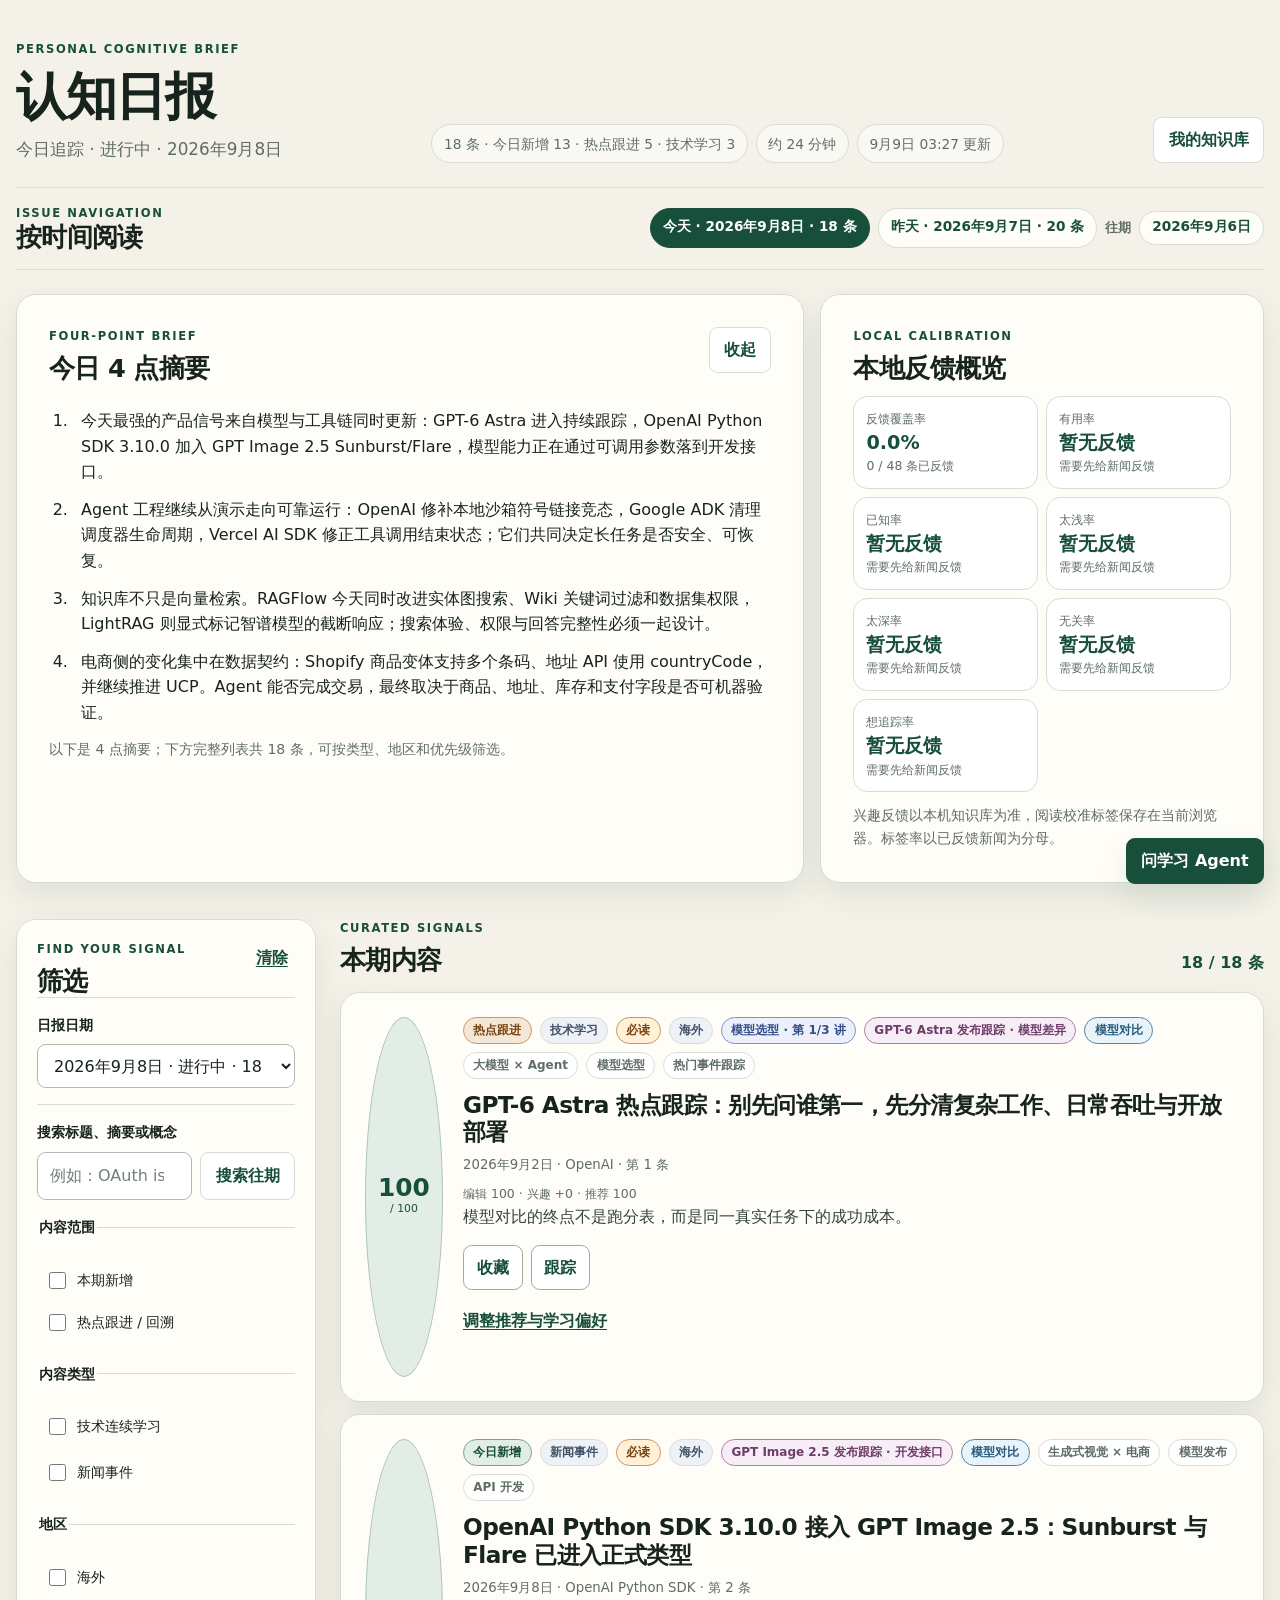
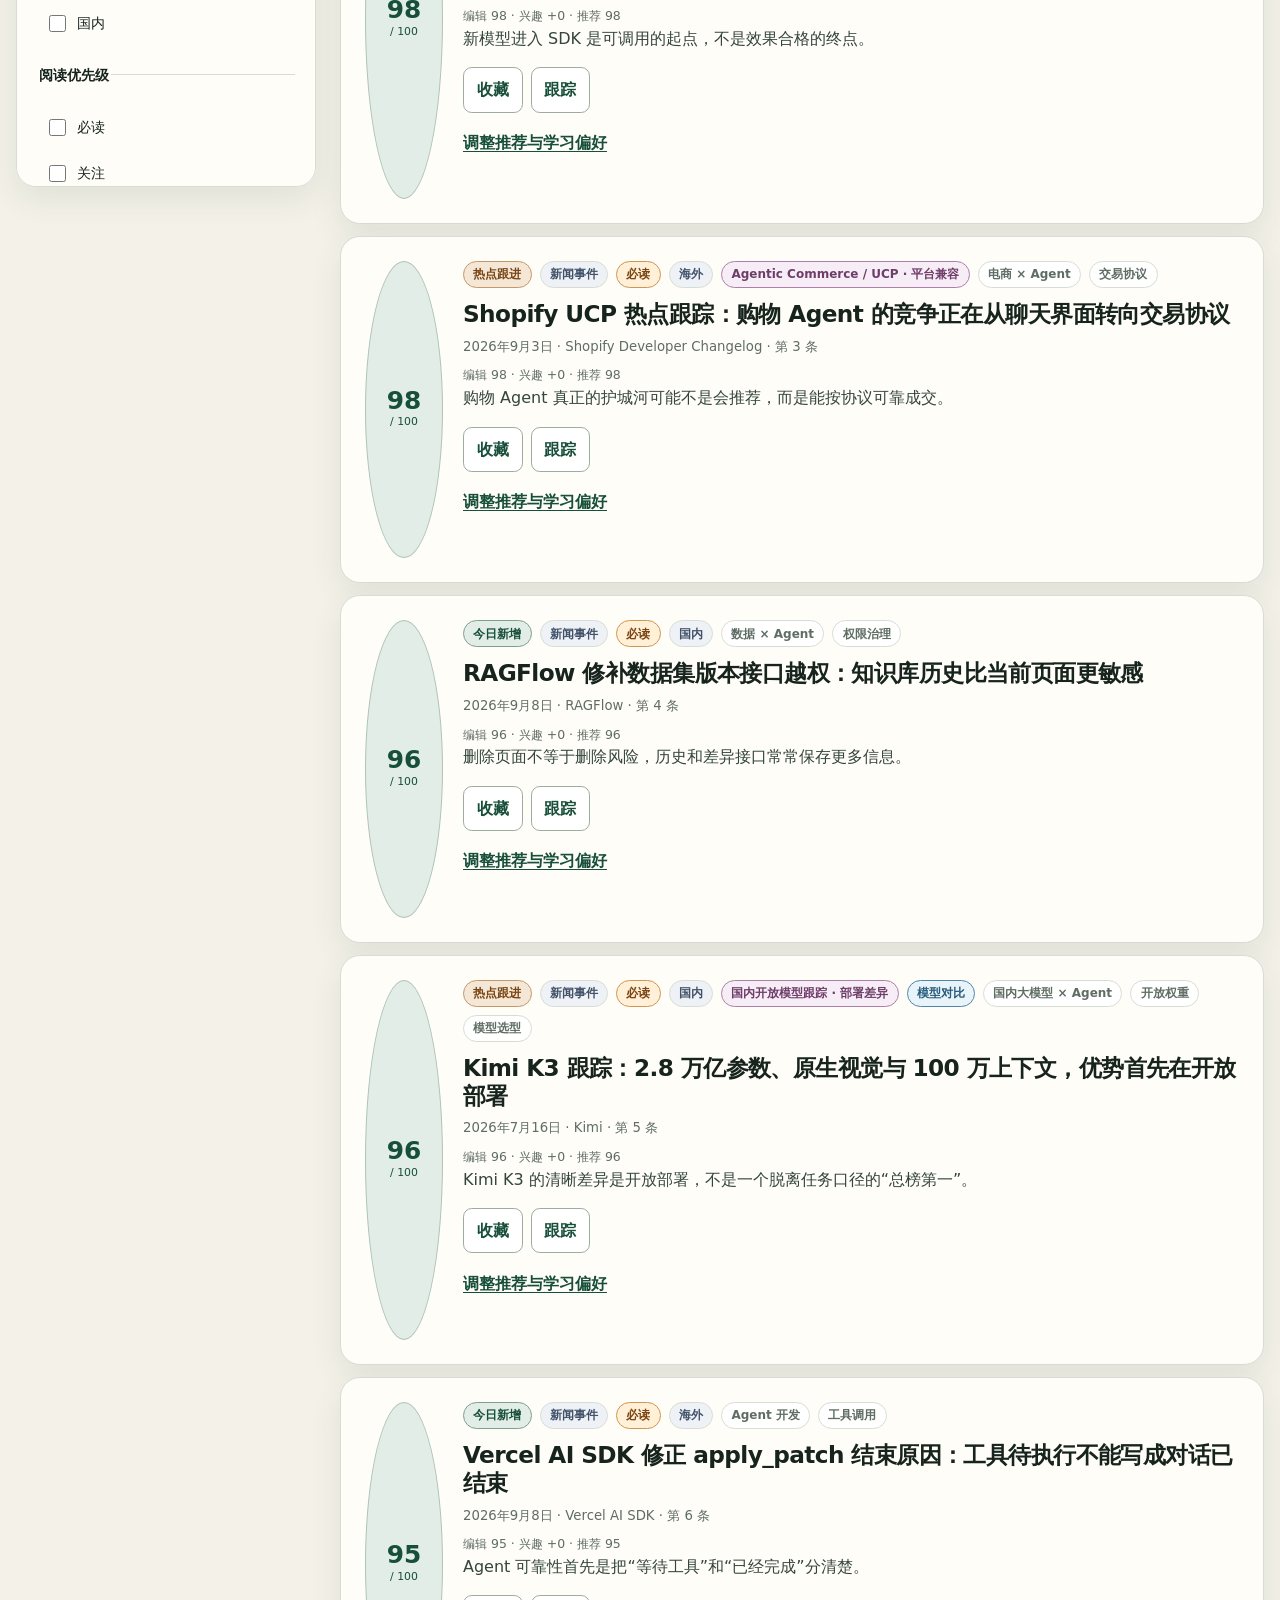
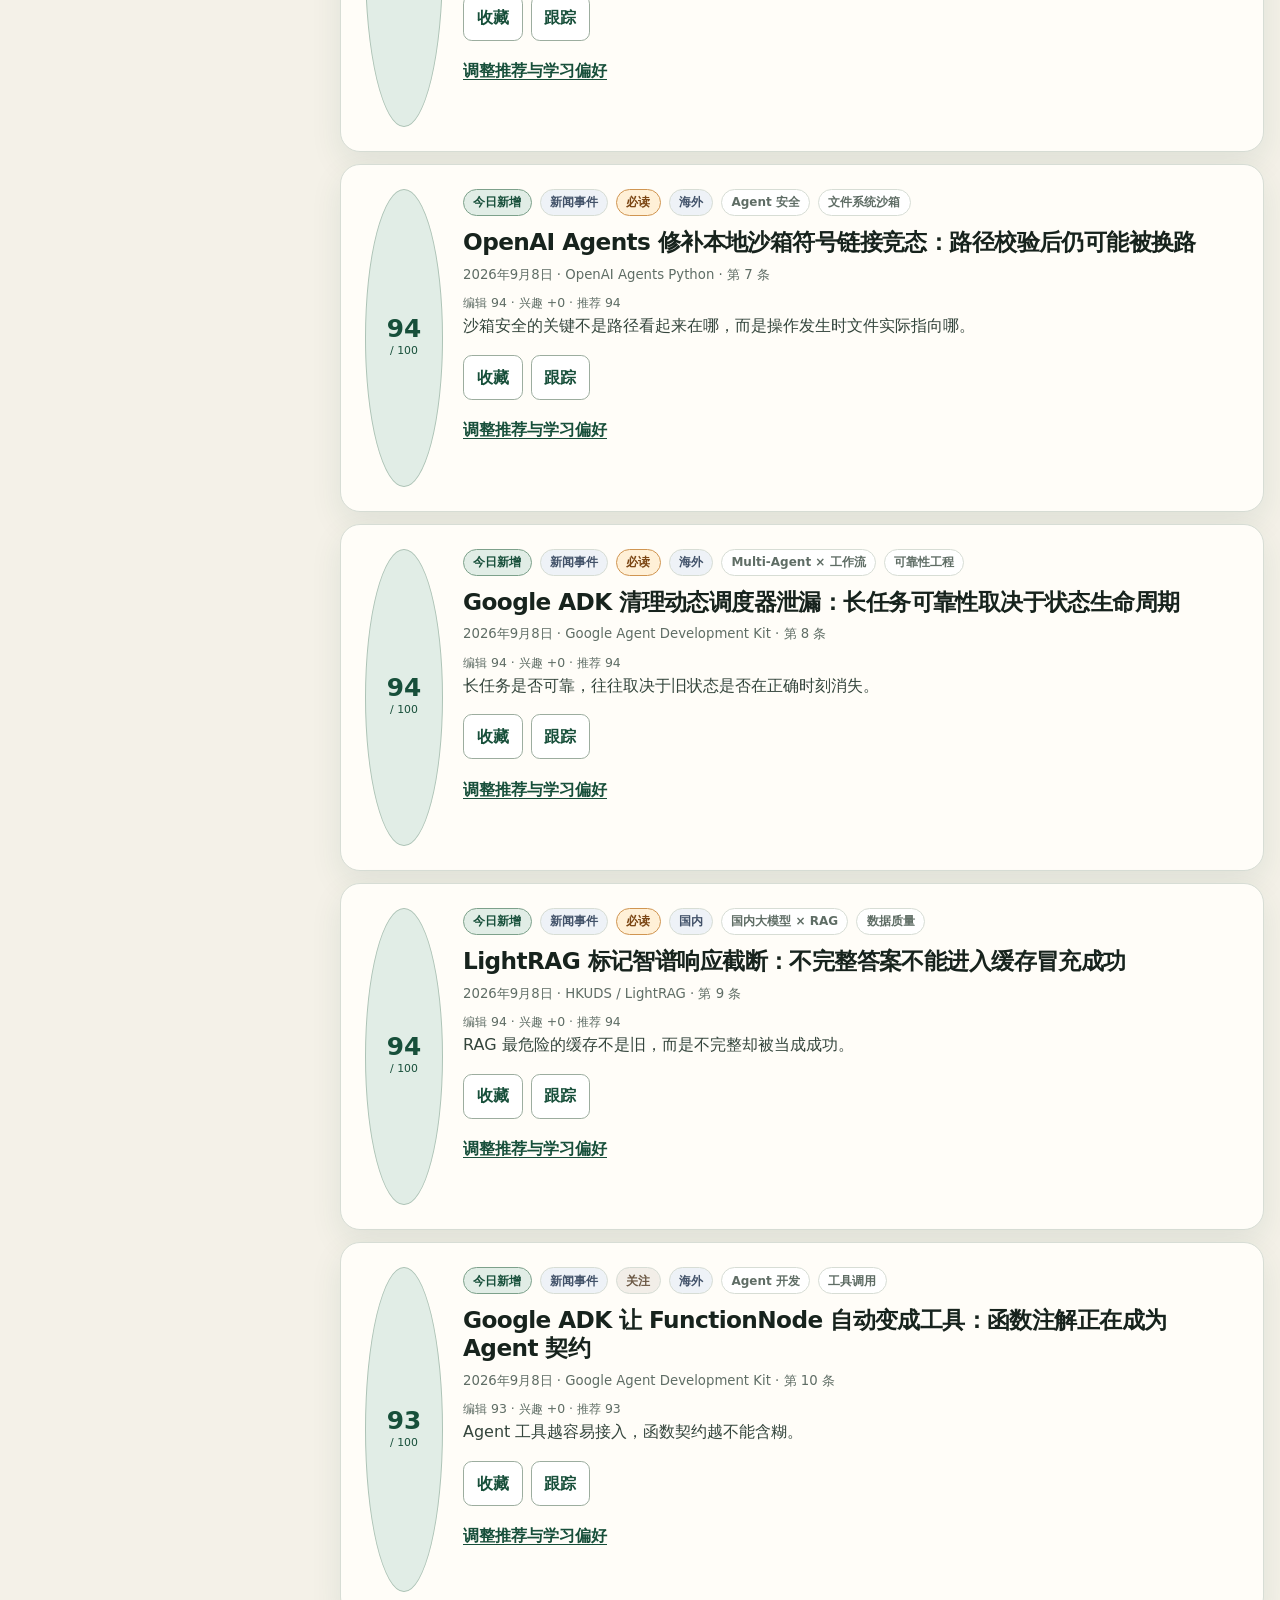
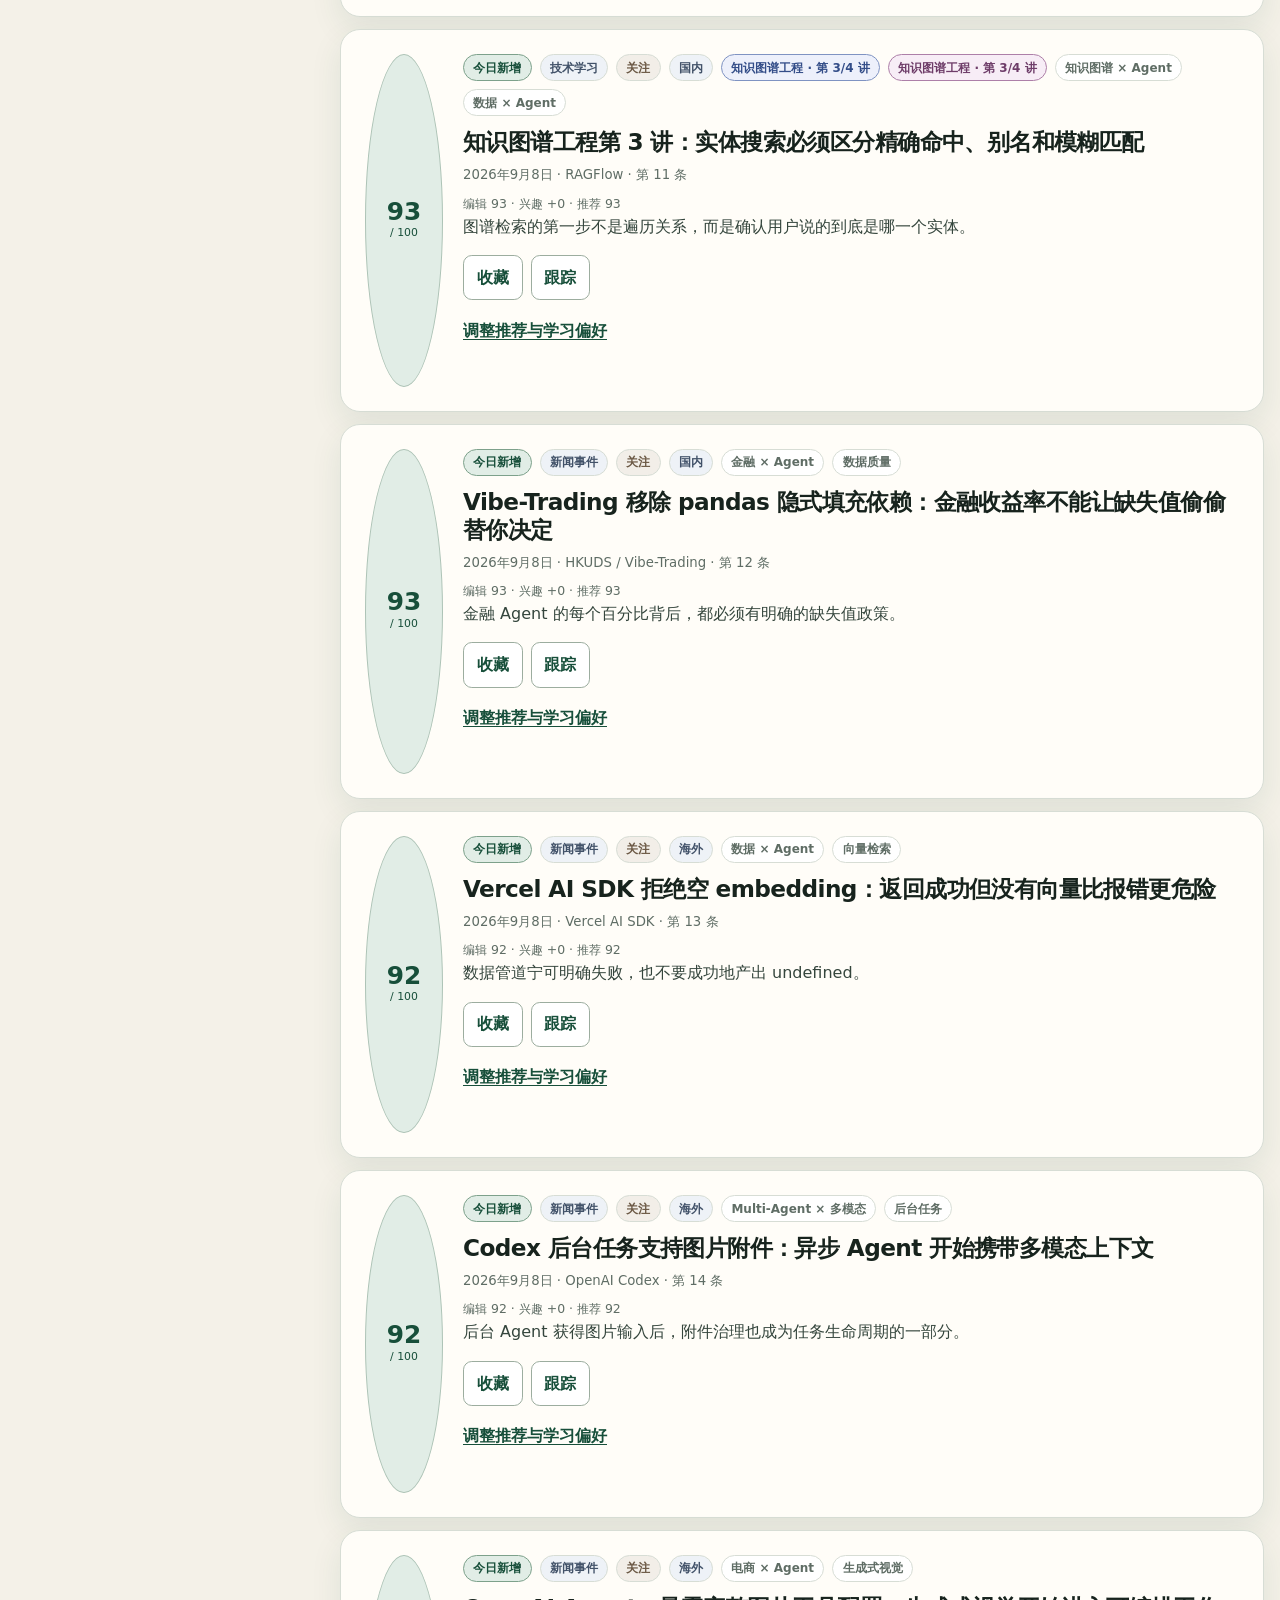
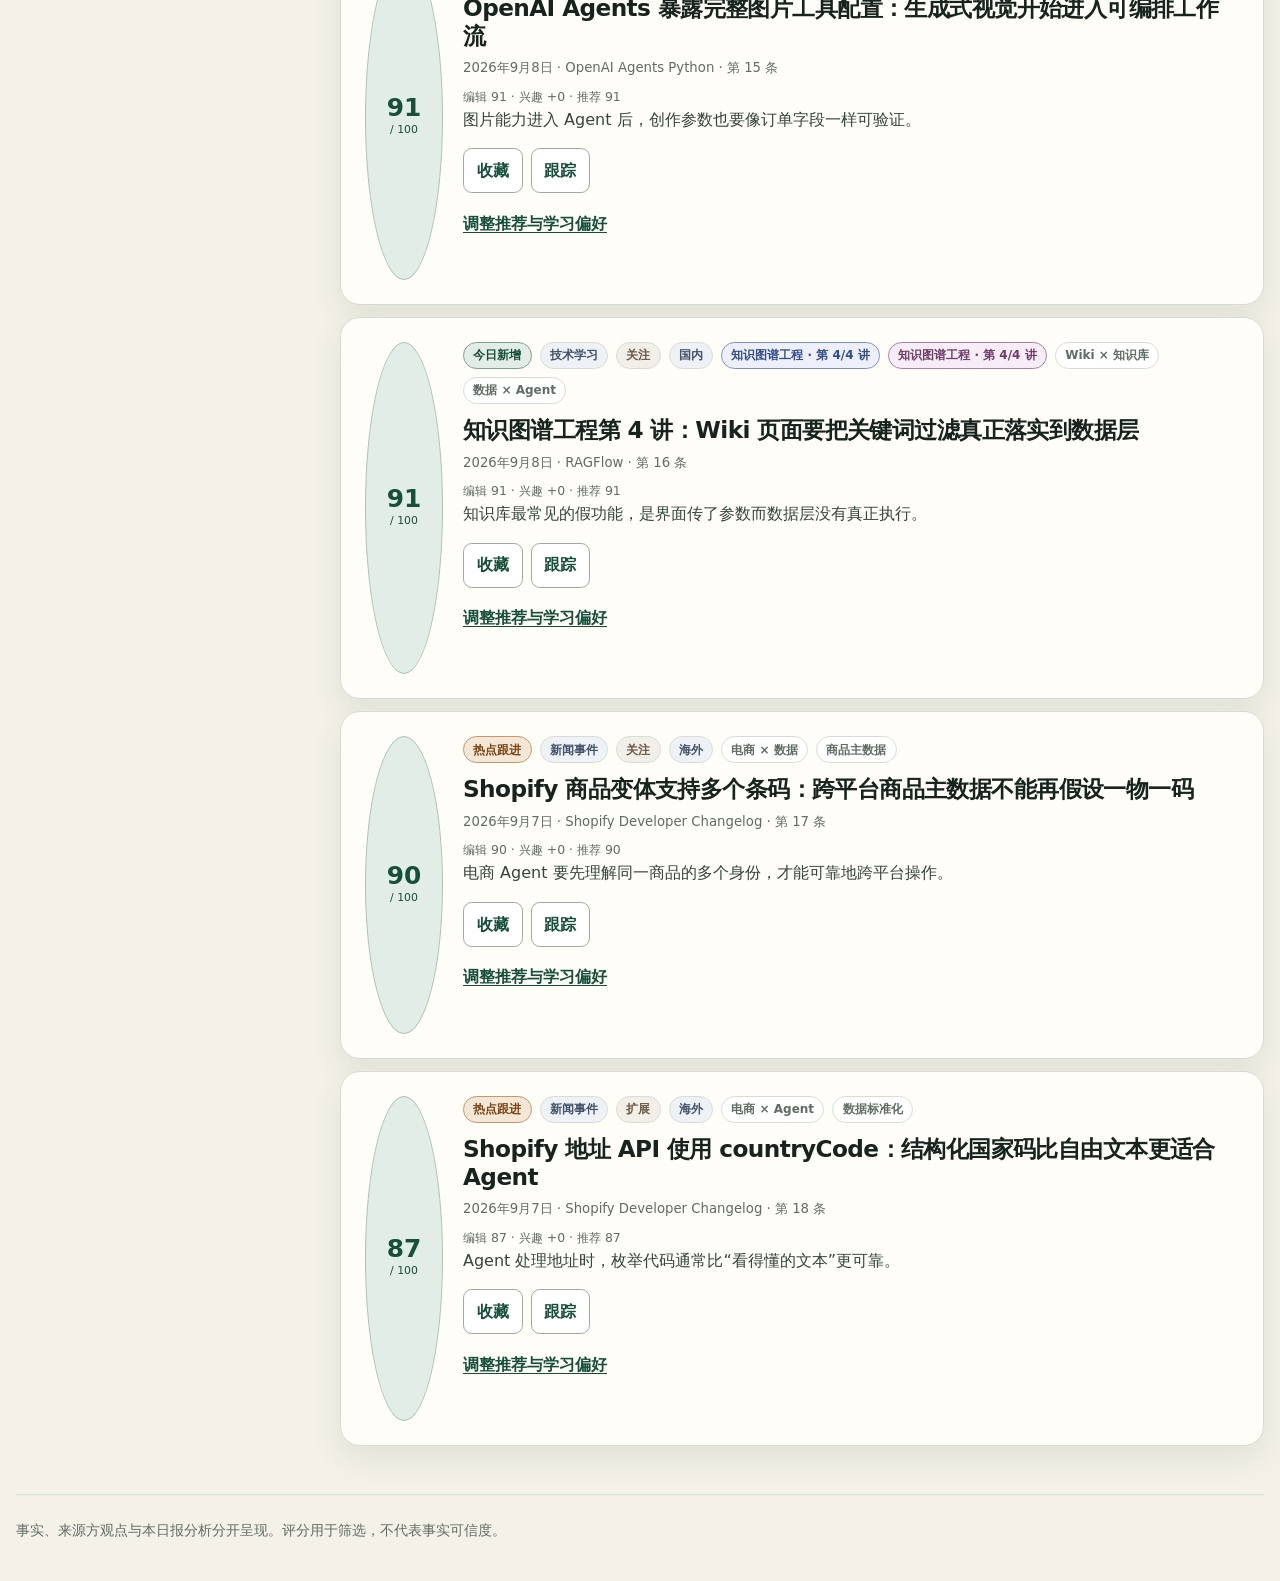
==== index.html @ 8ed93d9a "Initial commit: personalized cognitive daily" ====
<!doctype html>
<html lang="zh-CN">
  <head>
    <meta charset="utf-8">
    <meta name="viewport" content="width=device-width, initial-scale=1">
    <meta name="description" content="可筛选、可反馈、可回溯的个性化认知日报。">
    <title>认知日报</title>
    <link rel="stylesheet" href="assets/styles.css">
  </head>
  <body>
    <a class="skip-link" href="#news-list">跳到新闻列表</a>

    <header class="site-header page-shell">
      <div>
        <p class="eyebrow">PERSONAL COGNITIVE BRIEF</p>
        <h1>认知日报</h1>
        <p id="issue-date-label" class="issue-date">正在读取最新一期…</p>
      </div>
      <div class="issue-meta" aria-live="polite">
        <span id="issue-counts">—</span>
        <span id="issue-reading">—</span>
        <span id="issue-generated">—</span>
      </div>
      <a class="knowledge-link" href="knowledge.html">我的知识库</a>
    </header>

    <nav class="page-shell issue-switcher" aria-label="日报时间导航">
      <div>
        <p class="section-kicker">ISSUE NAVIGATION</p>
        <h2>按时间阅读</h2>
      </div>
      <div id="issue-shortcuts" class="issue-shortcuts">
        <a id="today-link" class="issue-shortcut" href="index.html">今天</a>
        <a id="yesterday-link" class="issue-shortcut" href="index.html">昨天</a>
        <div id="archive-links" class="archive-links" aria-label="往期归档"></div>
      </div>
    </nav>

    <div class="page-shell overview-grid">
      <section id="today-summary" class="summary-panel" aria-labelledby="summary-heading">
        <div class="section-heading-row">
          <div>
            <p class="section-kicker">FOUR-POINT BRIEF</p>
            <h2 id="summary-heading">今日 4 点摘要</h2>
          </div>
          <button id="summary-toggle" class="quiet-button" type="button" aria-expanded="true" aria-controls="summary-content">
            收起
          </button>
        </div>
        <div id="summary-content">
          <ol id="summary-list" class="summary-list"></ol>
          <p id="summary-count-hint" class="panel-note"></p>
        </div>
      </section>

      <section id="feedback-overview" class="metrics-panel" aria-labelledby="feedback-heading">
        <div>
          <p class="section-kicker">LOCAL CALIBRATION</p>
          <h2 id="feedback-heading">本地反馈概览</h2>
        </div>
        <div id="metric-list" class="metric-list" aria-live="polite"></div>
        <p id="metrics-note" class="panel-note">反馈只保存在当前浏览器。</p>
      </section>
    </div>

    <div class="page-shell mobile-filter-row">
      <button id="filter-toggle" class="primary-button" type="button" aria-expanded="false" aria-controls="filter-panel">
        筛选与排序
      </button>
    </div>

    <div class="page-shell dashboard">
      <aside id="filter-panel" class="filter-panel" aria-labelledby="filter-heading">
        <div class="filter-title-row">
          <div>
            <p class="section-kicker">FIND YOUR SIGNAL</p>
            <h2 id="filter-heading">筛选</h2>
          </div>
          <button id="clear-filters" class="text-button" type="button">清除</button>
        </div>

        <div class="filter-control">
          <label for="issue-date">日报日期</label>
          <select id="issue-date" name="issue-date"></select>
        </div>

        <div class="filter-control">
          <label for="search-input">搜索标题、摘要或概念</label>
          <div class="current-search-row">
            <input id="search-input" name="search" type="search" placeholder="例如：OAuth issuer" autocomplete="off">
            <button id="archive-search-open" class="quiet-button" type="button">搜索往期</button>
          </div>
        </div>

        <fieldset>
          <legend>内容范围</legend>
          <label class="check-row"><input type="checkbox" name="section-filter" value="yesterday"> 本期新增</label>
          <label class="check-row"><input type="checkbox" name="section-filter" value="backfill"> 热点跟进 / 回溯</label>
        </fieldset>

        <fieldset>
          <legend>内容类型</legend>
          <div id="content-type-filter" class="check-list"></div>
        </fieldset>

        <fieldset>
          <legend>地区</legend>
          <div id="region-filter" class="check-list"></div>
        </fieldset>

        <fieldset>
          <legend>阅读优先级</legend>
          <div id="priority-filter" class="check-list"></div>
        </fieldset>

        <fieldset>
          <legend>主题</legend>
          <div id="topic-filter" class="check-list"></div>
        </fieldset>

        <fieldset>
          <legend>来源类型</legend>
          <div id="source-filter" class="check-list"></div>
        </fieldset>

        <div class="filter-control">
          <div class="range-label">
            <label for="min-score">最低推送分</label>
            <output id="min-score-output" for="min-score">0</output>
          </div>
          <input id="min-score" name="min-score" type="range" min="0" max="100" step="1" value="0">
        </div>

        <fieldset>
          <legend>反馈状态</legend>
          <div class="check-list two-column-checks">
            <label class="check-row"><input type="checkbox" name="feedback-filter" value="unrated"> 未反馈</label>
            <label class="check-row"><input type="checkbox" name="feedback-filter" value="useful"> 有用</label>
            <label class="check-row"><input type="checkbox" name="feedback-filter" value="known"> 已知</label>
            <label class="check-row"><input type="checkbox" name="feedback-filter" value="tooShallow"> 太浅</label>
            <label class="check-row"><input type="checkbox" name="feedback-filter" value="tooDeep"> 太深</label>
            <label class="check-row"><input type="checkbox" name="feedback-filter" value="irrelevant"> 无关</label>
            <label class="check-row"><input type="checkbox" name="feedback-filter" value="follow"> 想追踪</label>
          </div>
        </fieldset>

        <div class="filter-control">
          <label for="sort-select">排序</label>
          <select id="sort-select" name="sort">
            <option value="personalized">为我推荐</option>
            <option value="scoreDesc">编辑评分：高到低</option>
            <option value="dateDesc">发布日期：新到旧</option>
          </select>
        </div>
      </aside>

      <main class="news-column">
        <div class="list-toolbar">
          <div>
            <p class="section-kicker">CURATED SIGNALS</p>
            <h2>本期内容</h2>
          </div>
          <p id="result-count" class="result-count" aria-live="polite">正在加载…</p>
        </div>

        <section id="load-error" class="state-panel error-panel" hidden aria-live="assertive">
          <h3>日报暂时无法读取</h3>
          <p id="error-message"></p>
          <div class="state-actions">
            <button id="retry-button" class="primary-button" type="button">重试</button>
            <button id="fallback-button" class="quiet-button" type="button" hidden>打开其他日期</button>
          </div>
        </section>

        <ol id="news-list" class="news-list" aria-label="新闻列表"></ol>

        <section id="empty-state" class="state-panel" hidden>
          <h3>没有匹配内容</h3>
          <p id="empty-summary">当前筛选条件没有结果。</p>
          <button id="empty-clear" class="primary-button" type="button">清除筛选</button>
        </section>
      </main>
    </div>

    <dialog id="archive-search-dialog" class="archive-search-dialog" aria-labelledby="archive-search-title">
      <div class="dialog-heading-row">
        <div>
          <p class="section-kicker">ALL ISSUES</p>
          <h2 id="archive-search-title">搜索往期内容</h2>
        </div>
        <form method="dialog">
          <button class="quiet-button" type="submit" aria-label="关闭往期搜索">关闭</button>
        </form>
      </div>
      <form id="archive-search-form" class="archive-search-form" role="search">
        <label for="archive-search-input">关键词</label>
        <div class="archive-search-input-row">
          <input id="archive-search-input" type="search" autocomplete="off" placeholder="搜索所有日报">
          <button class="primary-button" type="submit">搜索</button>
        </div>
      </form>
      <div class="archive-search-summary">
        <strong id="archive-search-count">0 条结果</strong>
        <p id="archive-search-status" role="status" aria-live="polite" aria-atomic="true">输入关键词，搜索所有往期日报。</p>
      </div>
      <ol id="archive-search-results" class="archive-search-results" aria-label="往期搜索结果"></ol>
    </dialog>

    <footer class="site-footer page-shell">
      <p>事实、来源方观点与本日报分析分开呈现。评分用于筛选，不代表事实可信度。</p>
    </footer>

    <div id="learning-agent-root"></div>
    <script type="module" src="assets/index.js"></script>
  </body>
</html>
---- assets/styles.css ----
:root {
  color-scheme: light;
  --canvas: #f4f1e8;
  --surface: #fffdf8;
  --surface-strong: #ffffff;
  --ink: #17231d;
  --muted: #5f6d65;
  --line: #d7ddd5;
  --brand: #174f3a;
  --brand-hover: #0f3d2c;
  --brand-soft: #e1ede6;
  --accent: #9b5c20;
  --accent-soft: #f5e7d5;
  --danger: #8e2f29;
  --danger-soft: #fae9e6;
  --shadow: 0 12px 32px rgb(23 79 58 / 9%);
  --radius-sm: 0.55rem;
  --radius-md: 0.9rem;
  --radius-lg: 1.25rem;
  --space-1: 0.25rem;
  --space-2: 0.5rem;
  --space-3: 0.75rem;
  --space-4: 1rem;
  --space-5: 1.25rem;
  --space-6: 1.5rem;
  --space-8: 2rem;
  --space-10: 2.5rem;
  --space-12: 3rem;
  font-family: Inter, "Noto Sans SC", "Microsoft YaHei", system-ui, sans-serif;
}

* {
  box-sizing: border-box;
}

html {
  background: var(--canvas);
  color: var(--ink);
  scroll-behavior: smooth;
}

body {
  margin: 0;
  min-width: 320px;
  min-height: 100vh;
  line-height: 1.6;
}

[hidden] {
  display: none !important;
}

a {
  color: var(--brand);
  text-underline-offset: 0.18em;
  text-decoration-thickness: 0.08em;
}

a:hover {
  color: var(--brand-hover);
}

button,
input,
select {
  color: inherit;
  font: inherit;
}

button,
select,
input[type="checkbox"],
input[type="range"] {
  cursor: pointer;
}

button,
select,
input[type="search"] {
  min-height: 44px;
}

:focus-visible {
  outline: 3px solid #d58a3b;
  outline-offset: 3px;
}

h1,
h2,
h3,
p {
  margin-top: 0;
}

h1,
h2,
h3 {
  letter-spacing: -0.025em;
  line-height: 1.2;
}

h1 {
  font-size: clamp(2.2rem, 4vw, 4.2rem);
  margin-bottom: var(--space-2);
}

h2 {
  font-size: clamp(1.25rem, 2vw, 1.65rem);
  margin-bottom: var(--space-3);
}

h3 {
  font-size: clamp(1.1rem, 2vw, 1.45rem);
}

.page-shell {
  width: min(1440px, calc(100% - 2rem));
  margin-inline: auto;
}

.skip-link {
  position: fixed;
  top: -6rem;
  left: var(--space-4);
  z-index: 100;
  padding: var(--space-3) var(--space-4);
  border-radius: var(--radius-sm);
  background: var(--ink);
  color: white;
}

.skip-link:focus {
  top: var(--space-4);
}

.site-header {
  display: flex;
  align-items: end;
  justify-content: space-between;
  gap: var(--space-8);
  padding-block: var(--space-10) var(--space-6);
  border-bottom: 1px solid var(--line);
}

.knowledge-link {
  display: inline-flex;
  align-items: center;
  justify-content: center;
  min-height: 44px;
  padding: 0.58rem 0.9rem;
  border: 1px solid var(--line);
  border-radius: var(--radius-sm);
  background: white;
  font-weight: 750;
  text-decoration: none;
}

.knowledge-main {
  padding-block: var(--space-8) var(--space-12);
}

.knowledge-tabs {
  display: flex;
  gap: var(--space-2);
  overflow-x: auto;
  padding-bottom: var(--space-4);
  border-bottom: 1px solid var(--line);
}

.knowledge-tab {
  min-height: 44px;
  padding: 0.58rem 0.9rem;
  border: 1px solid var(--line);
  border-radius: var(--radius-sm);
  background: white;
  color: var(--brand);
  font-weight: 750;
  white-space: nowrap;
}

.knowledge-tab[aria-selected="true"] {
  border-color: var(--brand);
  background: var(--brand);
  color: white;
}

.knowledge-panel {
  padding-top: var(--space-8);
}

.knowledge-heading {
  display: flex;
  align-items: end;
  justify-content: space-between;
  gap: var(--space-4);
}

.knowledge-heading h2 {
  margin-bottom: 0;
}

.knowledge-filters {
  display: grid;
  grid-template-columns: repeat(4, minmax(0, 1fr)) auto;
  align-items: end;
  gap: var(--space-3);
  margin-top: var(--space-5);
  padding: var(--space-4);
  border: 1px solid var(--line);
  border-radius: var(--radius-md);
  background: var(--surface-strong);
}

.knowledge-filters label {
  display: block;
  margin-bottom: var(--space-2);
  font-size: 0.88rem;
  font-weight: 750;
}

.knowledge-filters select,
.knowledge-filters input {
  width: 100%;
  min-height: 44px;
  padding: 0.65rem 0.75rem;
  border: 1px solid #aeb9b1;
  border-radius: var(--radius-sm);
  background: white;
}

.knowledge-status {
  min-height: 1.6em;
  margin: var(--space-4) 0;
  color: var(--muted);
}

.knowledge-card-list {
  display: grid;
  gap: var(--space-3);
  margin: 0;
  padding: 0;
  list-style: none;
}

.knowledge-card {
  padding: var(--space-5);
  border: 1px solid var(--line);
  border-radius: var(--radius-md);
  background: var(--surface-strong);
}

.knowledge-card-meta,
.knowledge-card-topics,
.knowledge-citations {
  color: var(--muted);
  font-size: 0.86rem;
}

.knowledge-card-text {
  margin-bottom: var(--space-3);
  font-size: 1.02rem;
  line-height: 1.7;
}

.knowledge-card-topics {
  margin-bottom: var(--space-4);
}

.knowledge-citation-heading {
  margin-bottom: var(--space-2);
  font-size: 0.92rem;
}

.knowledge-citations {
  display: grid;
  gap: var(--space-1);
  margin: 0;
  padding-left: 1.3rem;
}

.wiki-content {
  display: grid;
  gap: var(--space-6);
  margin-top: var(--space-5);
}

.wiki-status-group {
  padding: var(--space-5);
  border: 1px solid var(--line);
  border-radius: var(--radius-md);
  background: rgb(255 255 255 / 45%);
}

.wiki-section + .wiki-section {
  margin-top: var(--space-5);
}

.wiki-section h3 {
  margin-bottom: var(--space-3);
  font-size: 1rem;
}

.profile-content {
  display: grid;
  grid-template-columns: repeat(2, minmax(0, 1fr));
  gap: var(--space-3);
}

.profile-metric {
  padding: var(--space-5);
  border: 1px solid var(--line);
  border-radius: var(--radius-md);
  background: var(--surface-strong);
}

.profile-metric h3 {
  margin-bottom: var(--space-2);
  color: var(--brand);
  font-size: 0.95rem;
}

.profile-metric p {
  margin-bottom: 0;
}

.eyebrow,
.section-kicker,
.topbar-brand {
  margin-bottom: var(--space-2);
  color: var(--brand);
  font-size: 0.72rem;
  font-weight: 800;
  letter-spacing: 0.14em;
  text-transform: uppercase;
}

.issue-date {
  margin: 0;
  color: var(--muted);
  font-size: 1.05rem;
}

.issue-meta {
  display: flex;
  flex-wrap: wrap;
  justify-content: end;
  gap: var(--space-2);
}

.issue-meta span {
  padding: 0.45rem 0.72rem;
  border: 1px solid var(--line);
  border-radius: 99rem;
  background: rgb(255 255 255 / 48%);
  color: var(--muted);
  font-size: 0.86rem;
}

.issue-switcher {
  display: flex;
  align-items: center;
  justify-content: space-between;
  gap: var(--space-4);
  padding-block: var(--space-4);
  border-bottom: 1px solid var(--line);
}

.issue-switcher h2,
.issue-switcher .section-kicker {
  margin-bottom: 0;
}

.issue-shortcuts,
.archive-links {
  display: flex;
  flex-wrap: wrap;
  align-items: center;
  gap: var(--space-2);
}

.issue-shortcut {
  min-height: 40px;
  padding: 0.45rem 0.75rem;
  border: 1px solid var(--line);
  border-radius: 99rem;
  background: var(--surface);
  color: var(--brand);
  font-size: 0.85rem;
  font-weight: 750;
  text-decoration: none;
}

.issue-shortcut:hover,
.issue-shortcut[aria-current="page"] {
  border-color: var(--brand);
  background: var(--brand);
  color: white;
}

.archive-label {
  color: var(--muted);
  font-size: 0.8rem;
  font-weight: 750;
}

.archive-shortcut {
  min-height: 34px;
  padding-block: 0.25rem;
}

.overview-grid {
  display: grid;
  gap: var(--space-4);
  padding-block: var(--space-6);
}

.summary-panel,
.metrics-panel,
.filter-panel,
.news-card,
.detail-section,
.state-panel {
  border: 1px solid var(--line);
  border-radius: var(--radius-lg);
  background: var(--surface);
  box-shadow: var(--shadow);
}

.summary-panel,
.metrics-panel {
  padding: clamp(1.25rem, 3vw, 2rem);
}

.section-heading-row,
.filter-title-row,
.list-toolbar,
.range-label {
  display: flex;
  align-items: start;
  justify-content: space-between;
  gap: var(--space-4);
}

.summary-list {
  display: grid;
  gap: var(--space-3);
  margin: var(--space-3) 0 0;
  padding-left: 1.5rem;
}

.summary-list li {
  padding-left: var(--space-2);
}

.metric-list {
  display: grid;
  grid-template-columns: repeat(2, minmax(0, 1fr));
  gap: var(--space-2);
}

.metric-card {
  display: grid;
  gap: 0.1rem;
  min-width: 0;
  padding: var(--space-3);
  border: 1px solid var(--line);
  border-radius: var(--radius-md);
  background: var(--surface-strong);
}

.metric-label,
.metric-note,
.panel-note,
.card-meta,
.feedback-status,
.nav-direction,
.nav-boundary {
  color: var(--muted);
}

.metric-label,
.metric-note {
  font-size: 0.78rem;
}

.metric-value {
  color: var(--brand);
  font-size: 1.2rem;
  line-height: 1.25;
}

.panel-note {
  margin: var(--space-3) 0 0;
  font-size: 0.88rem;
}

.mobile-filter-row {
  padding-bottom: var(--space-3);
}

#filter-toggle {
  display: inline-flex;
}

.dashboard {
  padding-bottom: var(--space-12);
}

.filter-panel {
  padding: var(--space-5);
  margin-bottom: var(--space-4);
}

.filter-panel h2,
.list-toolbar h2 {
  margin-bottom: 0;
}

.filter-control,
.filter-panel fieldset {
  margin: 0;
  padding: var(--space-4) 0;
  border: 0;
  border-top: 1px solid var(--line);
}

.filter-panel fieldset {
  min-width: 0;
}

.filter-panel legend,
.filter-control > label,
.range-label label {
  display: block;
  margin-bottom: var(--space-2);
  font-size: 0.88rem;
  font-weight: 750;
}

.filter-control input[type="search"],
.filter-control select,
.filter-panel > .filter-control select {
  width: 100%;
  padding: 0.65rem 0.75rem;
  border: 1px solid #aeb9b1;
  border-radius: var(--radius-sm);
  background: white;
}

.filter-control input[type="search"]::placeholder {
  color: #748078;
}

.current-search-row,
.archive-search-input-row {
  display: flex;
  align-items: stretch;
  gap: var(--space-2);
}

.current-search-row input,
.archive-search-input-row input {
  min-width: 0;
  flex: 1;
}

.current-search-row .quiet-button {
  flex: 0 0 auto;
}

.filter-control input[type="range"] {
  width: 100%;
  min-height: 28px;
  accent-color: var(--brand);
}

.range-label output {
  min-width: 2.4rem;
  padding: 0.1rem 0.45rem;
  border-radius: 99rem;
  background: var(--brand-soft);
  color: var(--brand);
  text-align: center;
  font-weight: 800;
}

.check-list {
  display: grid;
  gap: var(--space-1);
}

.two-column-checks {
  grid-template-columns: repeat(2, minmax(0, 1fr));
}

.check-row {
  display: flex;
  align-items: start;
  gap: var(--space-2);
  min-height: 42px;
  padding: 0.5rem;
  border-radius: var(--radius-sm);
  font-size: 0.88rem;
  line-height: 1.35;
}

.check-row:hover {
  background: var(--brand-soft);
}

.check-row input {
  width: 1.05rem;
  height: 1.05rem;
  flex: 0 0 auto;
  margin-top: 0.08rem;
  accent-color: var(--brand);
}

.primary-button,
.quiet-button,
.text-button,
.feedback-buttons button {
  display: inline-flex;
  align-items: center;
  justify-content: center;
  min-height: 44px;
  padding: 0.58rem 0.9rem;
  border-radius: var(--radius-sm);
  font-weight: 750;
}

.primary-button {
  border: 1px solid var(--brand);
  background: var(--brand);
  color: white;
}

.primary-button:hover {
  background: var(--brand-hover);
}

.quiet-button {
  border: 1px solid var(--line);
  background: white;
  color: var(--brand);
}

.text-button {
  min-height: 36px;
  padding: 0.25rem 0.45rem;
  border: 0;
  background: transparent;
  color: var(--brand);
  text-decoration: underline;
  text-underline-offset: 0.2em;
}

.news-column {
  min-width: 0;
}

.list-toolbar {
  align-items: end;
  margin-bottom: var(--space-4);
}

.result-count {
  margin-bottom: 0;
  color: var(--brand);
  font-weight: 800;
}

.news-list {
  display: grid;
  gap: var(--space-3);
  margin: 0;
  padding: 0;
  list-style: none;
}

.news-card {
  display: grid;
  grid-template-columns: 78px minmax(0, 1fr);
  gap: var(--space-5);
  padding: clamp(1rem, 2.4vw, 1.5rem);
  transition: border-color 160ms ease, transform 160ms ease, box-shadow 160ms ease;
}

.news-card:hover {
  border-color: #a8b9ae;
  box-shadow: 0 16px 38px rgb(23 79 58 / 13%);
  transform: translateY(-1px);
}

.score-block {
  display: grid;
  align-content: center;
  justify-items: center;
  min-height: 78px;
  border: 1px solid #adc3b6;
  border-radius: 50%;
  background: var(--brand-soft);
  color: var(--brand);
}

.score-number {
  font-size: 1.55rem;
  line-height: 1;
}

.score-denominator {
  font-size: 0.68rem;
}

.news-card-content {
  min-width: 0;
}

.score-explanation {
  margin: var(--space-1) 0 0;
  color: var(--muted);
  font-size: 0.78rem;
}

.interest-controls {
  margin-top: var(--space-4);
}

.interest-buttons {
  display: flex;
  flex-wrap: wrap;
  gap: var(--space-2);
}

.interest-buttons button {
  min-height: 44px;
  padding: 0.55rem 0.8rem;
  border: 1px solid #9cad9f;
  border-radius: var(--radius-sm);
  background: white;
  color: var(--brand);
  font-weight: 750;
}

.interest-buttons button[aria-pressed="true"] {
  border-color: var(--brand);
  background: var(--brand);
  color: white;
}

.interest-buttons button[aria-pressed="true"]::before {
  content: "✓ ";
}

.interest-more {
  margin-top: var(--space-2);
}

.interest-more summary {
  display: inline-flex;
  align-items: center;
  min-height: 44px;
  color: var(--brand);
  cursor: pointer;
  font-weight: 750;
  text-decoration: underline;
  text-underline-offset: 0.2em;
}

.interest-more[open] .interest-buttons {
  margin-top: var(--space-2);
}

.interest-preference-buttons {
  padding-bottom: var(--space-2);
  border-bottom: 1px solid var(--line);
}

.local-feedback-heading {
  margin: var(--space-6) 0 0;
  font-size: 1rem;
}

.archive-search-dialog {
  width: min(760px, calc(100% - 2rem));
  max-height: min(82vh, 820px);
  padding: clamp(1rem, 3vw, 2rem);
  border: 1px solid var(--line);
  border-radius: var(--radius-lg);
  background: var(--surface);
  color: var(--ink);
  box-shadow: 0 24px 70px rgb(0 0 0 / 24%);
}

.archive-search-dialog::backdrop {
  background: rgb(10 20 15 / 52%);
}

.dialog-heading-row,
.archive-search-summary {
  display: flex;
  align-items: start;
  justify-content: space-between;
  gap: var(--space-4);
}

.dialog-heading-row h2,
.archive-search-summary p {
  margin-bottom: 0;
}

.archive-search-form {
  margin-top: var(--space-5);
}

.archive-search-form > label {
  display: block;
  margin-bottom: var(--space-2);
  font-weight: 750;
}

.archive-search-input-row input {
  padding: 0.65rem 0.75rem;
  border: 1px solid #aeb9b1;
  border-radius: var(--radius-sm);
  background: white;
}

.archive-search-summary {
  align-items: baseline;
  margin-top: var(--space-4);
}

.archive-search-summary p {
  color: var(--muted);
  text-align: right;
}

.archive-search-results {
  display: grid;
  gap: var(--space-3);
  margin: var(--space-4) 0 0;
  padding: 0;
  list-style: none;
}

.archive-search-result {
  padding: var(--space-4);
  border: 1px solid var(--line);
  border-radius: var(--radius-md);
  background: var(--surface-strong);
}

.archive-search-result h3 {
  margin: var(--space-1) 0 var(--space-2);
  font-size: 1.05rem;
}

.archive-result-meta,
.archive-result-topics,
.archive-result-snippet {
  margin-bottom: var(--space-1);
}

.archive-result-meta,
.archive-result-topics {
  color: var(--muted);
  font-size: 0.82rem;
}

.news-card h3 {
  margin: var(--space-3) 0 var(--space-2);
}

.news-card h3 a {
  color: var(--ink);
  text-decoration-color: transparent;
}

.news-card h3 a:hover {
  color: var(--brand);
  text-decoration-color: currentColor;
}

.chip-row {
  display: flex;
  flex-wrap: wrap;
  gap: var(--space-2);
}

.chip {
  display: inline-flex;
  align-items: center;
  min-height: 27px;
  padding: 0.2rem 0.58rem;
  border: 1px solid var(--line);
  border-radius: 99rem;
  background: #f8faf8;
  color: var(--muted);
  font-size: 0.75rem;
  font-weight: 700;
  line-height: 1.2;
}

.chip-yesterday {
  border-color: #7da18b;
  background: var(--brand-soft);
  color: var(--brand);
}

.chip-backfill {
  border-color: #c3986d;
  background: var(--accent-soft);
  color: #784515;
}

.chip-topic {
  background: white;
}

.chip-kind,
.chip-region {
  background: #eef2f7;
  color: #425269;
}

.chip-priority {
  background: #f2eee8;
  color: #6b5844;
}

.chip-priority-high {
  border-color: #d09551;
  background: #fff0d7;
  color: #7b4614;
}

.chip-learning {
  border-color: #7f93c2;
  background: #edf0fb;
  color: #334d88;
}

.chip-followup {
  border-color: #ad7fa8;
  background: #f7edf6;
  color: #6e3d69;
}

.chip-model {
  border-color: #4f85a7;
  background: #e9f4fa;
  color: #275c7c;
}

.card-meta {
  margin-bottom: var(--space-2);
  font-size: 0.83rem;
}

.one-line-value {
  max-width: 76ch;
  margin-bottom: 0;
  color: #34453c;
}

.state-panel {
  padding: var(--space-8);
  text-align: center;
}

.state-panel p {
  max-width: 60ch;
  margin-inline: auto;
}

.error-panel {
  border-color: #d9a8a3;
  background: var(--danger-soft);
}

.state-actions {
  display: flex;
  flex-wrap: wrap;
  justify-content: center;
  gap: var(--space-2);
}

.site-footer {
  padding-block: var(--space-6) var(--space-10);
  border-top: 1px solid var(--line);
  color: var(--muted);
  font-size: 0.86rem;
}

.site-footer p {
  margin: 0;
}

.detail-topbar {
  display: flex;
  align-items: center;
  justify-content: space-between;
  gap: var(--space-4);
  padding-block: var(--space-5);
  border-bottom: 1px solid var(--line);
}

.back-link {
  font-weight: 750;
}

.topbar-brand {
  margin: 0;
}

.detail-state,
.detail-article {
  width: min(760px, calc(100% - 2rem));
  margin-inline: auto;
}

.detail-state {
  margin-top: var(--space-12);
}

.detail-article {
  padding-block: var(--space-10) var(--space-12);
}

.article-header {
  padding-bottom: var(--space-8);
  border-bottom: 1px solid var(--line);
}

.article-header h1 {
  margin-block: var(--space-5) var(--space-4);
  font-size: clamp(2rem, 6vw, 3.5rem);
}

.article-deck {
  max-width: 62ch;
  margin-bottom: var(--space-5);
  color: #34453c;
  font-size: clamp(1.05rem, 2vw, 1.25rem);
  line-height: 1.7;
}

.article-meta {
  display: flex;
  flex-wrap: wrap;
  gap: var(--space-2) var(--space-4);
  color: var(--muted);
  font-size: 0.87rem;
}

.detail-section {
  margin-top: var(--space-5);
  padding: clamp(1.25rem, 3vw, 2rem);
}

.detail-section > p:last-child {
  margin-bottom: 0;
}

.detail-section p:not(.section-kicker, .panel-note) {
  font-size: 1.02rem;
  line-height: 1.78;
}

.fact-section {
  border-left: 5px solid var(--brand);
}

.background-section,
.development-section,
.impact-section {
  box-shadow: 0 8px 22px rgb(23 79 58 / 6%);
}

.development-list {
  display: grid;
  gap: var(--space-3);
  margin: 0;
  padding-left: 1.4rem;
  font-size: 1.02rem;
  line-height: 1.78;
}

.development-list li {
  padding-left: var(--space-2);
}

.impact-list {
  display: grid;
  grid-template-columns: minmax(130px, 0.32fr) minmax(0, 1fr);
  margin: 0;
  border-top: 1px solid var(--line);
}

.impact-audience,
.impact-text {
  padding-block: var(--space-4);
  border-bottom: 1px solid var(--line);
  font-size: 1.02rem;
  line-height: 1.7;
}

.impact-audience {
  padding-right: var(--space-4);
  color: var(--brand);
  font-weight: 800;
}

.impact-text {
  margin: 0;
}

.source-view-section {
  border-left: 5px solid #6d7eaa;
  background: #f5f6fb;
}

.follow-up-section {
  border-left: 5px solid #80517c;
  background: #fbf6fb;
}

.model-comparison-section {
  border-left: 5px solid #39769a;
  background: #f4f9fc;
}

.comparison-scroll {
  margin-top: var(--space-4);
  overflow-x: auto;
}

.comparison-table {
  width: 100%;
  min-width: 640px;
  border-collapse: collapse;
  font-size: 0.88rem;
}

.comparison-table th,
.comparison-table td {
  padding: var(--space-3);
  border: 1px solid #cbdbe5;
  text-align: left;
  vertical-align: top;
}

.comparison-table th {
  background: #e6f1f7;
  color: #24536f;
}

.comparison-verdict {
  margin: var(--space-4) 0 0;
  font-weight: 700;
}

.analysis-section {
  border-left: 5px solid #b47c3d;
}

.concept-list {
  display: grid;
  grid-template-columns: minmax(110px, 0.34fr) minmax(0, 1fr);
  gap: var(--space-3) var(--space-5);
  margin: 0;
}

.concept-name {
  color: var(--brand);
  font-weight: 800;
}

.concept-explanation {
  margin: 0;
}

.secondary-insights {
  padding-block: var(--space-2);
  border-color: #c7d0c9;
  background: rgb(255 253 248 / 58%);
  box-shadow: none;
}

.secondary-insight-row {
  display: grid;
  grid-template-columns: minmax(140px, 0.3fr) minmax(0, 1fr);
  gap: var(--space-5);
  padding-block: var(--space-4);
}

.secondary-insight-row + .secondary-insight-row {
  border-top: 1px solid var(--line);
}

.secondary-insight-row h2,
.secondary-insight-row p {
  margin: 0;
}

.secondary-insight-row h2 {
  color: var(--muted);
  font-size: 1rem;
  line-height: 1.5;
}

.secondary-insights .secondary-insight-row p {
  color: #46564d;
  font-size: 0.94rem;
  line-height: 1.65;
}

.secondary-insight-risk h2 {
  color: var(--danger);
}

.secondary-insight-action h2 {
  color: var(--brand);
}

.large-total {
  color: var(--brand);
  font-size: 1.5rem;
}

.score-breakdown {
  display: grid;
  gap: var(--space-4);
  margin-top: var(--space-5);
}

.score-row-label {
  display: flex;
  justify-content: space-between;
  gap: var(--space-3);
  margin-bottom: var(--space-2);
  font-size: 0.88rem;
}

.score-track {
  height: 0.55rem;
  overflow: hidden;
  border-radius: 99rem;
  background: #e6e9e5;
}

.score-fill {
  display: block;
  height: 100%;
  border-radius: inherit;
  background: var(--brand);
}

.source-link-section {
  text-align: center;
}

.button-link {
  text-decoration: none;
}

.button-link[aria-disabled="true"] {
  border-color: var(--line);
  background: #e3e5e2;
  color: var(--muted);
  pointer-events: none;
}

.feedback-buttons {
  display: flex;
  flex-wrap: wrap;
  gap: var(--space-2);
  margin-top: var(--space-4);
}

.feedback-buttons button {
  border: 1px solid #9cad9f;
  background: white;
  color: var(--brand);
}

.feedback-buttons button[aria-pressed="true"] {
  border-color: var(--brand);
  background: var(--brand);
  color: white;
}

.feedback-buttons button[aria-pressed="true"]::before {
  content: "✓ ";
}

.feedback-status {
  min-height: 1.6em;
  margin: var(--space-3) 0 0;
  font-size: 0.88rem;
}

.detail-nav {
  display: grid;
  grid-template-columns: repeat(2, minmax(0, 1fr));
  gap: var(--space-4);
  margin-top: var(--space-6);
}

.detail-nav-top {
  margin-top: var(--space-4);
  margin-bottom: var(--space-5);
}

.nav-slot {
  min-width: 0;
  padding: var(--space-5);
  border-top: 1px solid var(--line);
}

.nav-slot a {
  display: flex;
  align-items: center;
  min-height: 44px;
  margin-top: var(--space-2);
  font-weight: 750;
  overflow-wrap: anywhere;
}

.nav-next {
  text-align: right;
}

.nav-direction,
.nav-boundary {
  display: block;
  font-size: 0.82rem;
}

@media (min-width: 900px) {
  .overview-grid {
    grid-template-columns: minmax(0, 1.6fr) minmax(320px, 0.9fr);
  }

  .dashboard {
    display: grid;
    grid-template-columns: minmax(240px, 300px) minmax(0, 1fr);
    align-items: start;
    gap: var(--space-6);
  }

  .filter-panel {
    position: sticky;
    top: var(--space-4);
    max-height: calc(100vh - 2rem);
    overflow-y: auto;
  }

  #filter-toggle {
    display: none;
  }
}

@media (max-width: 899px) {
  .site-header {
    display: grid;
    align-items: start;
  }

  .knowledge-filters {
    grid-template-columns: repeat(2, minmax(0, 1fr));
  }

  .issue-switcher {
    align-items: stretch;
    flex-direction: column;
  }

  .issue-meta {
    justify-content: start;
  }

  .dashboard {
    display: block;
  }

  #filter-toggle {
    display: inline-flex;
  }

  #filter-panel {
    position: static;
    margin-block: 0 var(--space-5);
  }

  .news-card {
    grid-template-columns: 62px minmax(0, 1fr);
    gap: var(--space-3);
  }

  .score-block {
    min-height: 62px;
  }

  .metric-list {
    grid-template-columns: repeat(2, minmax(0, 1fr));
  }

  .detail-nav {
    grid-template-columns: 1fr;
  }

  .nav-next {
    text-align: left;
  }
}

@media (max-width: 719px) {
  .current-search-row,
  .archive-search-input-row,
  .dialog-heading-row,
  .archive-search-summary {
    align-items: stretch;
    flex-direction: column;
  }

  .knowledge-heading {
    align-items: stretch;
    flex-direction: column;
  }

  .knowledge-heading .quiet-button {
    align-self: start;
  }

  .knowledge-filters,
  .profile-content {
    grid-template-columns: 1fr;
  }

  .archive-search-summary p {
    text-align: left;
  }

  .impact-list,
  .secondary-insight-row {
    grid-template-columns: 1fr;
  }

  .impact-list {
    gap: 0;
  }

  .impact-audience {
    padding-bottom: 0;
    border-bottom: 0;
  }

  .impact-text {
    padding-top: var(--space-2);
  }

  .secondary-insight-row {
    gap: var(--space-2);
  }

  .back-link,
  .detail-nav a,
  .source-link-section .button-link {
    display: inline-flex;
    align-items: center;
    min-height: 44px;
  }
}

@media (prefers-reduced-motion: reduce) {
  *,
  *::before,
  *::after {
    scroll-behavior: auto !important;
    transition-duration: 0.01ms !important;
  }
}

@media (prefers-contrast: more) {
  :root {
    --line: #65736b;
    --muted: #37463d;
  }
}

.learning-agent-trigger {
  position: fixed;
  right: var(--space-4);
  bottom: var(--space-4);
  z-index: 30;
  min-height: 44px;
  padding: 0.58rem 0.9rem;
  border: 1px solid var(--brand);
  border-radius: var(--radius-sm);
  background: var(--brand);
  color: white;
  box-shadow: var(--shadow);
  font-weight: 750;
}

.learning-agent-trigger:hover {
  background: var(--brand-hover);
}

.learning-agent-drawer {
  position: fixed;
  inset: 0 0 0 auto;
  z-index: 40;
  display: grid;
  grid-template-rows: auto minmax(0, 1fr) auto;
  width: min(26rem, calc(100vw - 1rem));
  padding: var(--space-5);
  border: 1px solid var(--line);
  background: var(--surface);
  box-shadow: -16px 0 40px rgb(23 79 58 / 18%);
}

.learning-agent-heading-row {
  display: flex;
  align-items: start;
  justify-content: space-between;
  gap: var(--space-3);
  padding-bottom: var(--space-3);
  border-bottom: 1px solid var(--line);
}

.learning-agent-heading-row h2 {
  margin-bottom: 0;
}

.learning-agent-close {
  flex: 0 0 auto;
}

.learning-agent-drawer .learning-agent-close,
.learning-agent-drawer .learning-agent-form button,
.learning-agent-drawer .learning-agent-citations a {
  min-height: 44px;
}

.learning-agent-drawer .learning-agent-citations a {
  display: inline-flex;
  align-items: center;
}

.learning-agent-messages {
  display: grid;
  align-content: start;
  gap: var(--space-3);
  overflow-y: auto;
  padding-block: var(--space-4);
}

.learning-agent-answer,
.learning-agent-section,
.learning-agent-card,
.learning-agent-uncertainty {
  border: 1px solid var(--line);
  border-radius: var(--radius-md);
  background: var(--surface-strong);
}

.learning-agent-answer {
  display: grid;
  gap: var(--space-3);
  padding: var(--space-3);
}

.learning-agent-mode {
  margin-bottom: 0;
  color: var(--brand);
  font-size: 0.84rem;
  font-weight: 800;
}

.learning-agent-section,
.learning-agent-card,
.learning-agent-uncertainty {
  padding: var(--space-3);
}

.learning-agent-section h3,
.learning-agent-saved-cards h3,
.learning-agent-card h4,
.learning-agent-uncertainty h3 {
  margin-bottom: var(--space-2);
  font-size: 0.92rem;
}

.learning-agent-section-label {
  color: var(--brand);
}

.learning-agent-retrieval summary {
  min-height: 44px;
  padding-block: 0.65rem;
  cursor: pointer;
  font-weight: 700;
}

.learning-agent-retrieval section {
  margin-top: var(--space-2);
  font-size: 0.88rem;
}

.learning-agent-retrieval h3 {
  margin-bottom: var(--space-1);
  font-size: 0.9rem;
}

.learning-agent-section p,
.learning-agent-card p,
.learning-agent-uncertainty ul {
  margin-bottom: 0;
  font-size: 0.92rem;
}

.learning-agent-citations {
  display: grid;
  gap: var(--space-1);
  margin: var(--space-2) 0 0;
  padding-left: 1.25rem;
  font-size: 0.84rem;
}

.learning-agent-saved-cards {
  display: grid;
  gap: var(--space-2);
}

.learning-agent-form {
  display: grid;
  gap: var(--space-2);
  padding-top: var(--space-3);
  border-top: 1px solid var(--line);
}

.learning-agent-form label {
  font-size: 0.88rem;
  font-weight: 750;
}

.learning-agent-form textarea {
  width: 100%;
  min-height: 6rem;
  resize: vertical;
  padding: 0.65rem 0.75rem;
  border: 1px solid #aeb9b1;
  border-radius: var(--radius-sm);
  background: white;
}

.learning-agent-form button {
  justify-self: start;
}

.learning-agent-status {
  min-height: 1.6em;
  margin-bottom: 0;
  color: var(--muted);
  font-size: 0.86rem;
}

@media (max-width: 719px) {
  .learning-agent-drawer {
    inset: auto 0 0;
    width: 100%;
    height: 100dvh;
    border-radius: var(--radius-lg) var(--radius-lg) 0 0;
  }
}
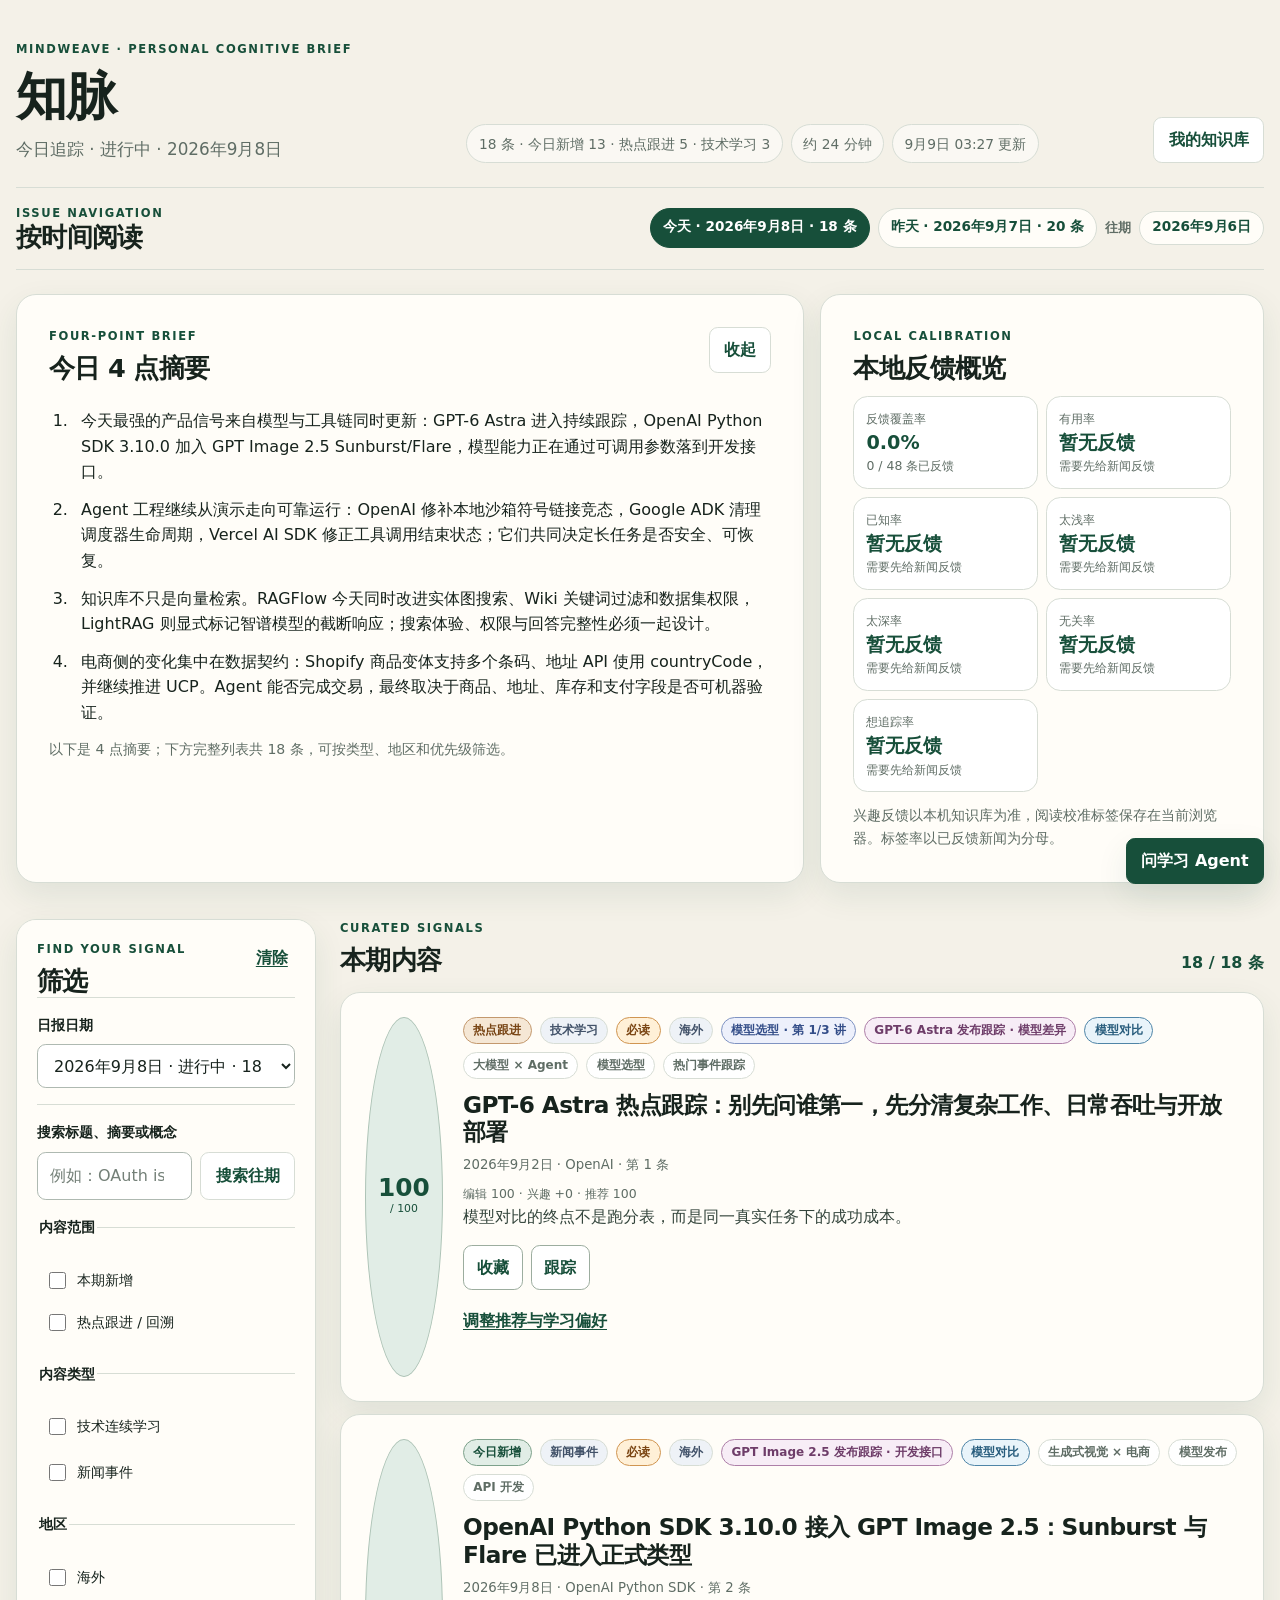
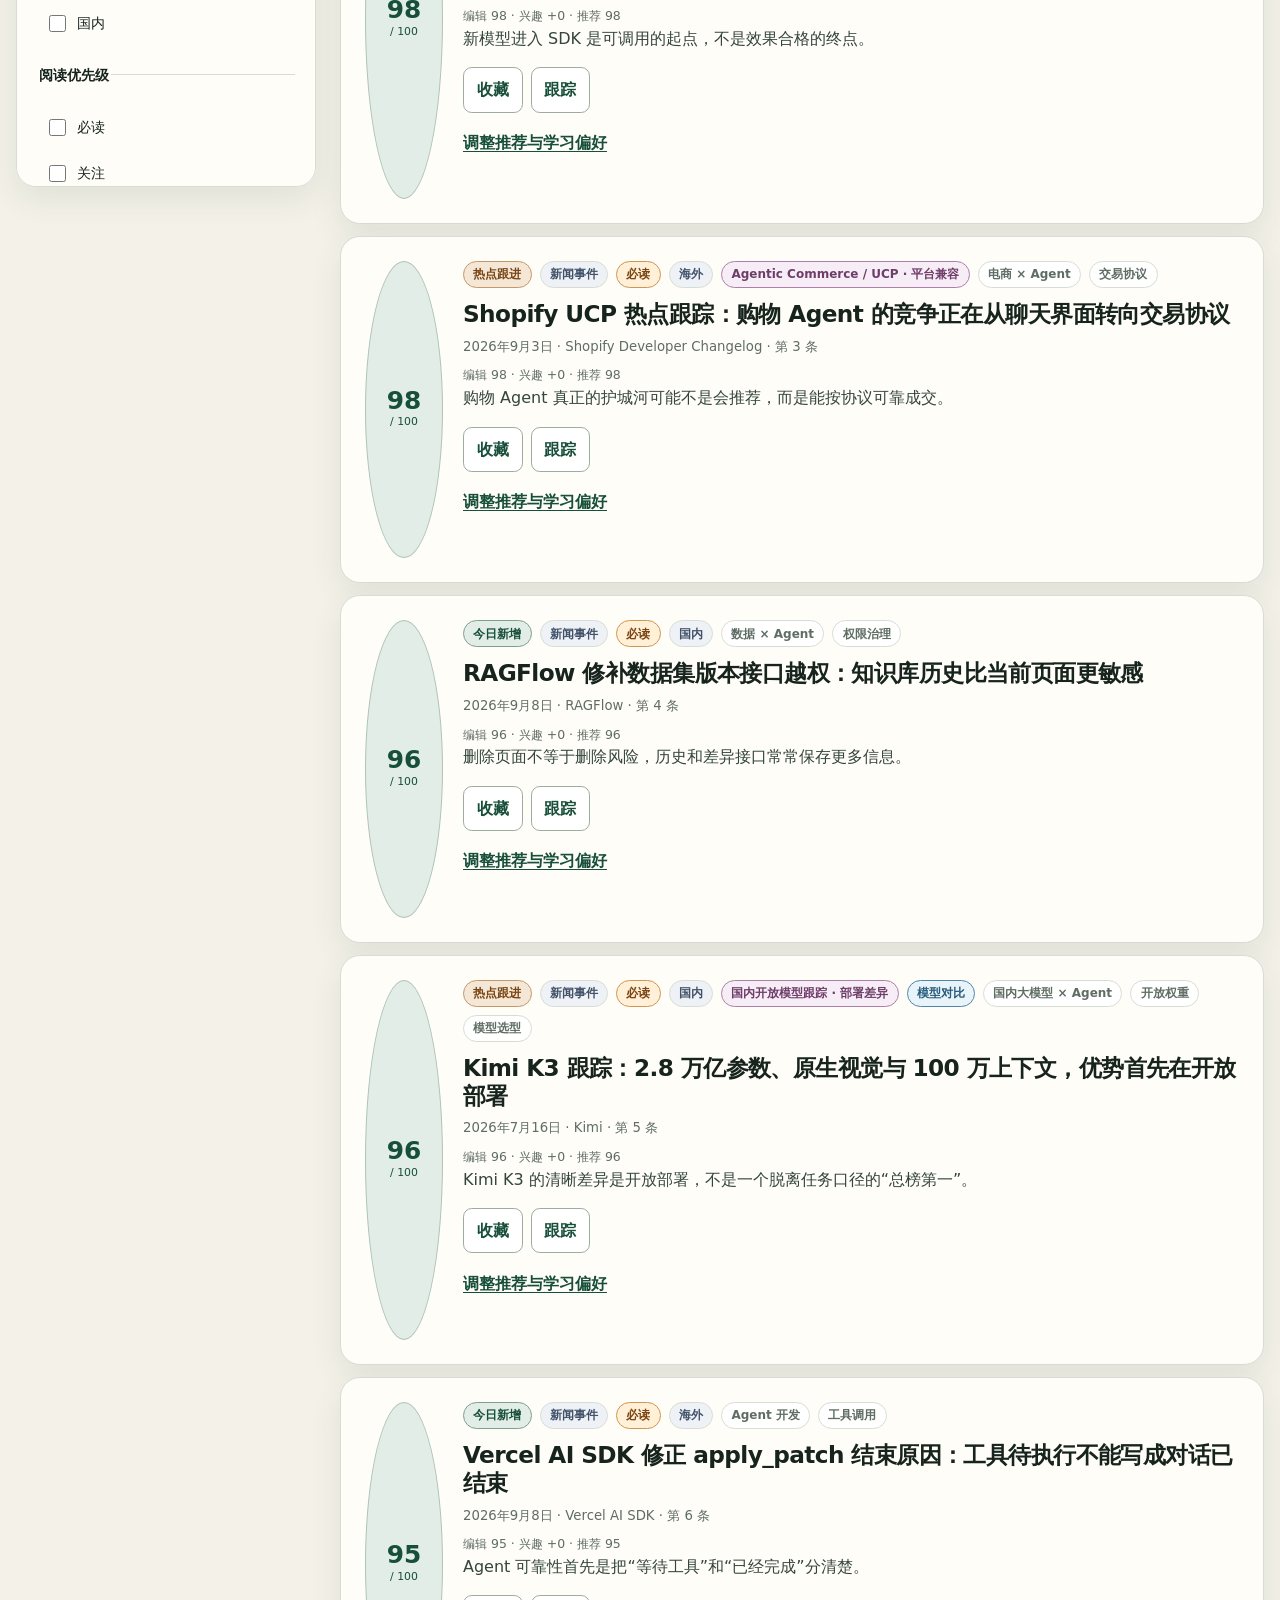
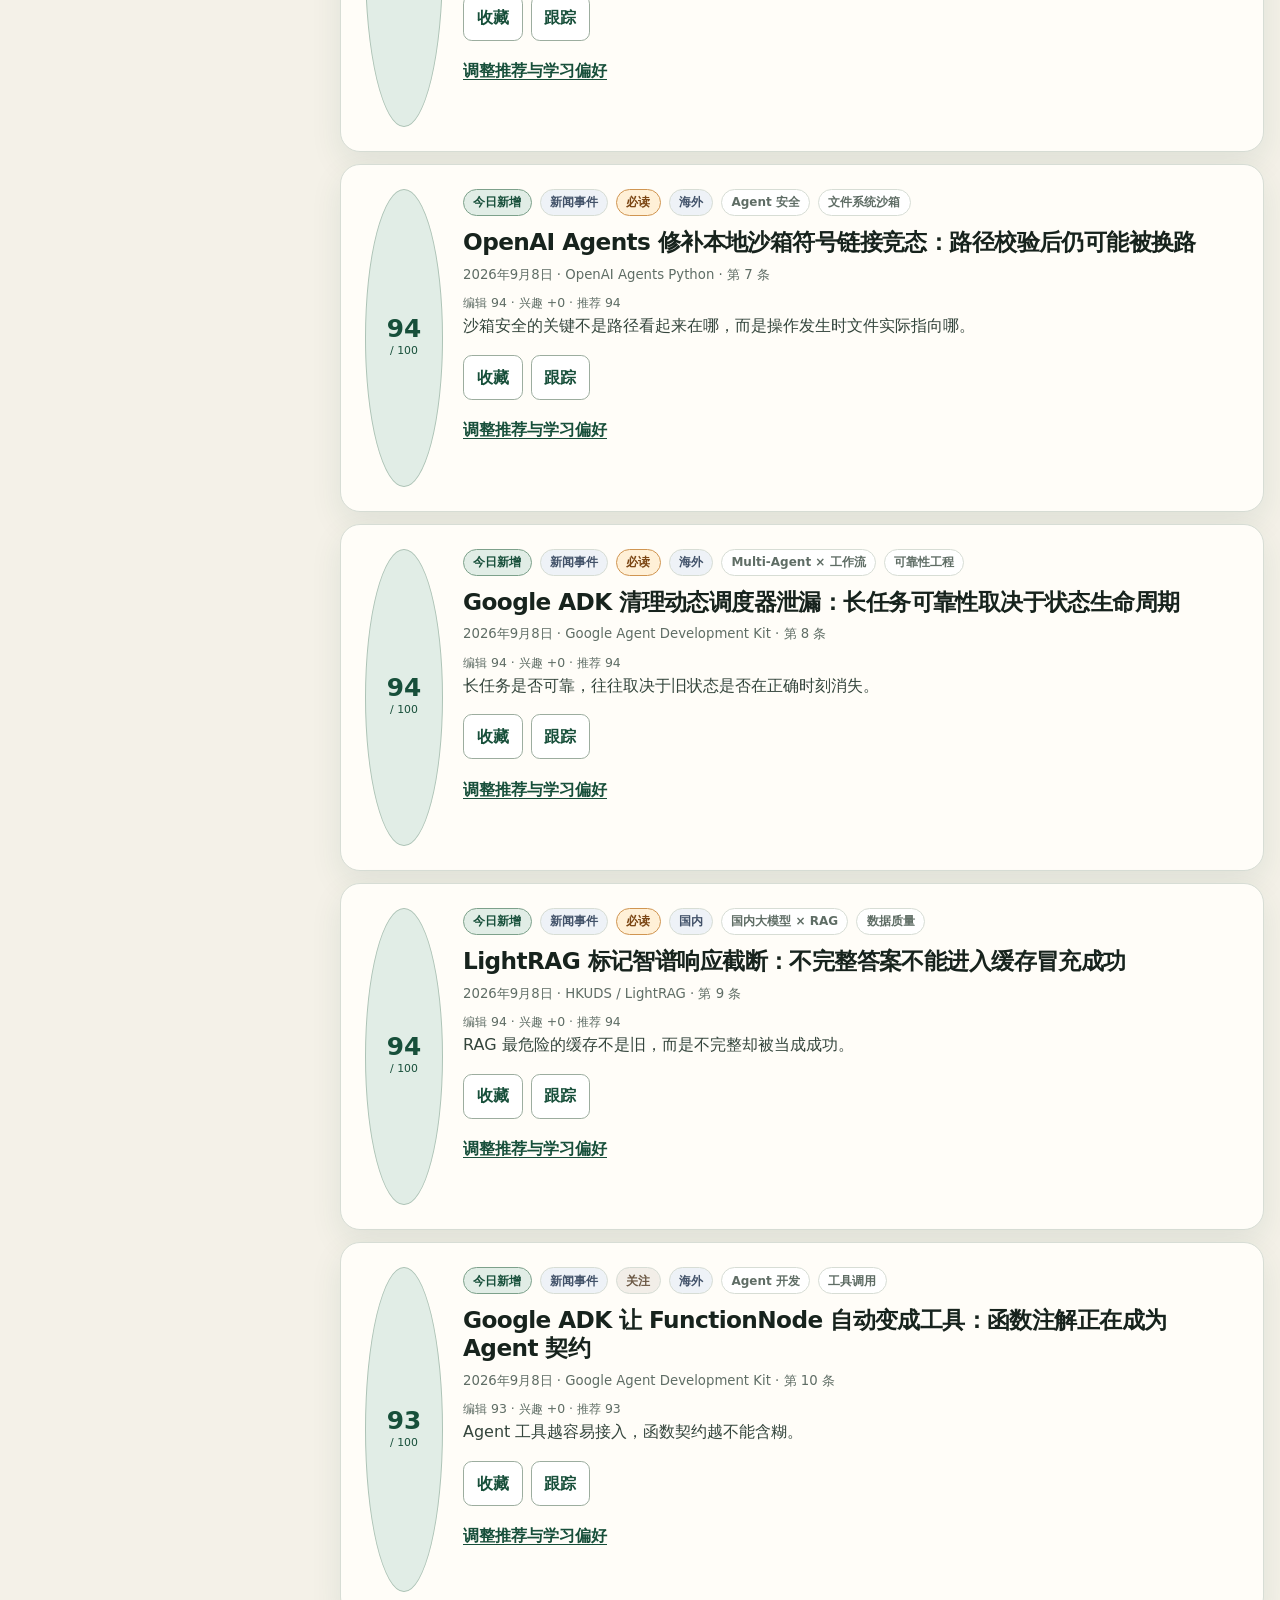
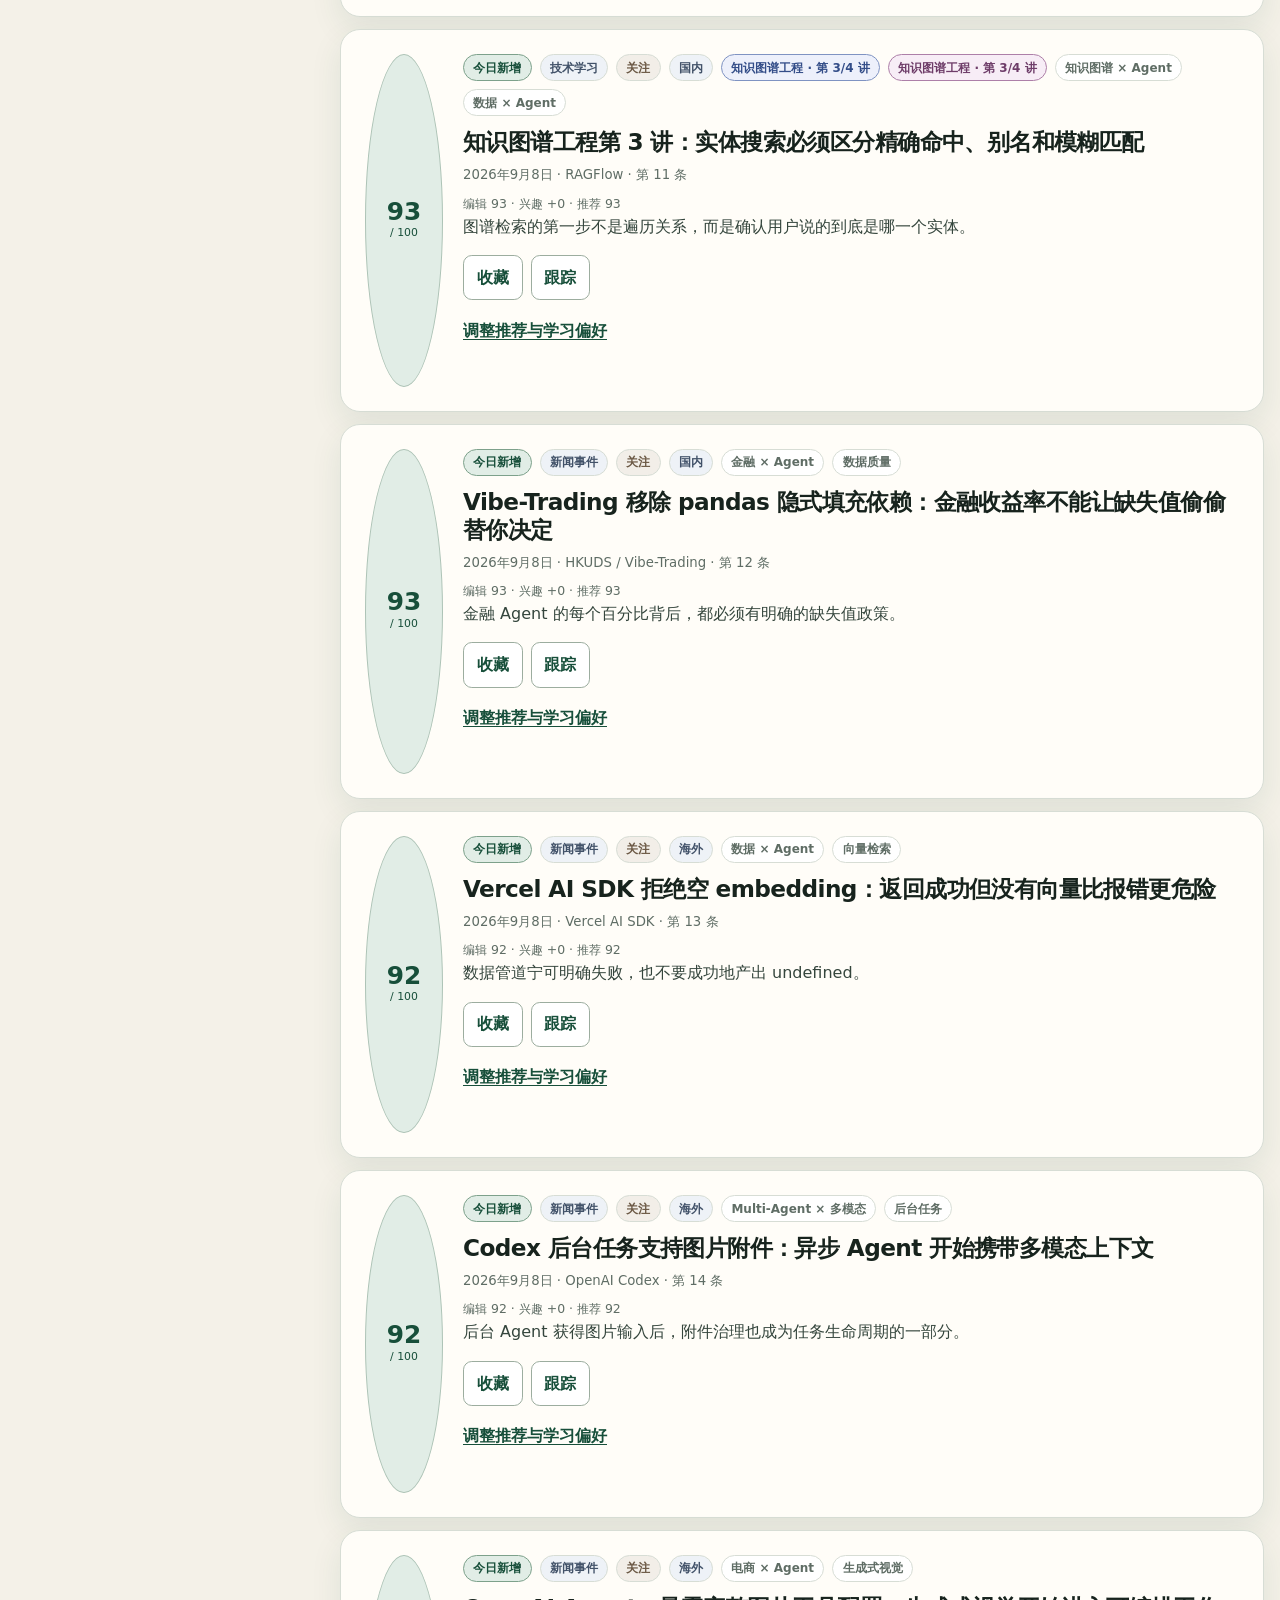
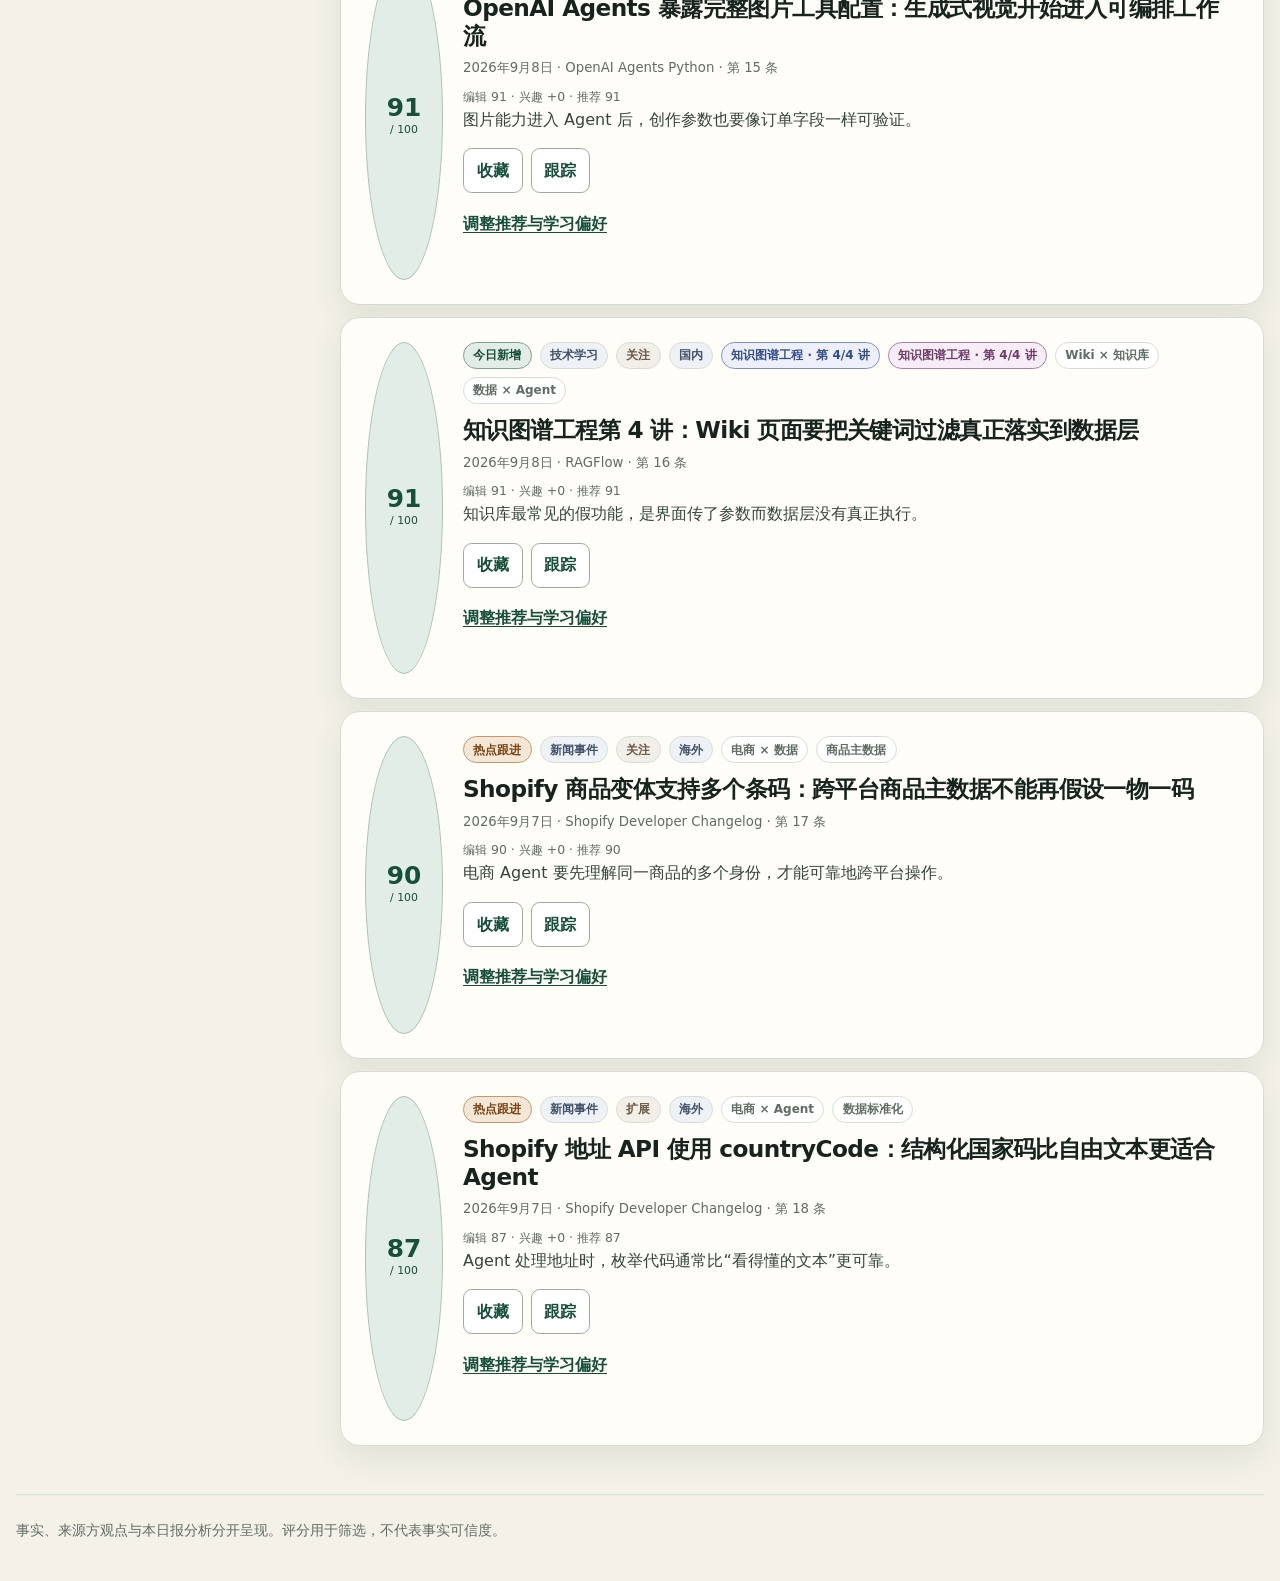
==== commit b90f8cb7: "Rename app to MindWeave and add README" ====
--- a/index.html
+++ b/index.html
@@ -3,8 +3,8 @@
   <head>
     <meta charset="utf-8">
     <meta name="viewport" content="width=device-width, initial-scale=1">
-    <meta name="description" content="可筛选、可反馈、可回溯的个性化认知日报。">
-    <title>认知日报</title>
+    <meta name="description" content="知脉 MindWeave：可筛选、可反馈、可回溯的个性化认知日报。">
+    <title>知脉 MindWeave</title>
     <link rel="stylesheet" href="assets/styles.css">
   </head>
   <body>
@@ -12,8 +12,8 @@
 
     <header class="site-header page-shell">
       <div>
-        <p class="eyebrow">PERSONAL COGNITIVE BRIEF</p>
-        <h1>认知日报</h1>
+        <p class="eyebrow">MINDWEAVE · PERSONAL COGNITIVE BRIEF</p>
+        <h1>知脉</h1>
         <p id="issue-date-label" class="issue-date">正在读取最新一期…</p>
       </div>
       <div class="issue-meta" aria-live="polite">
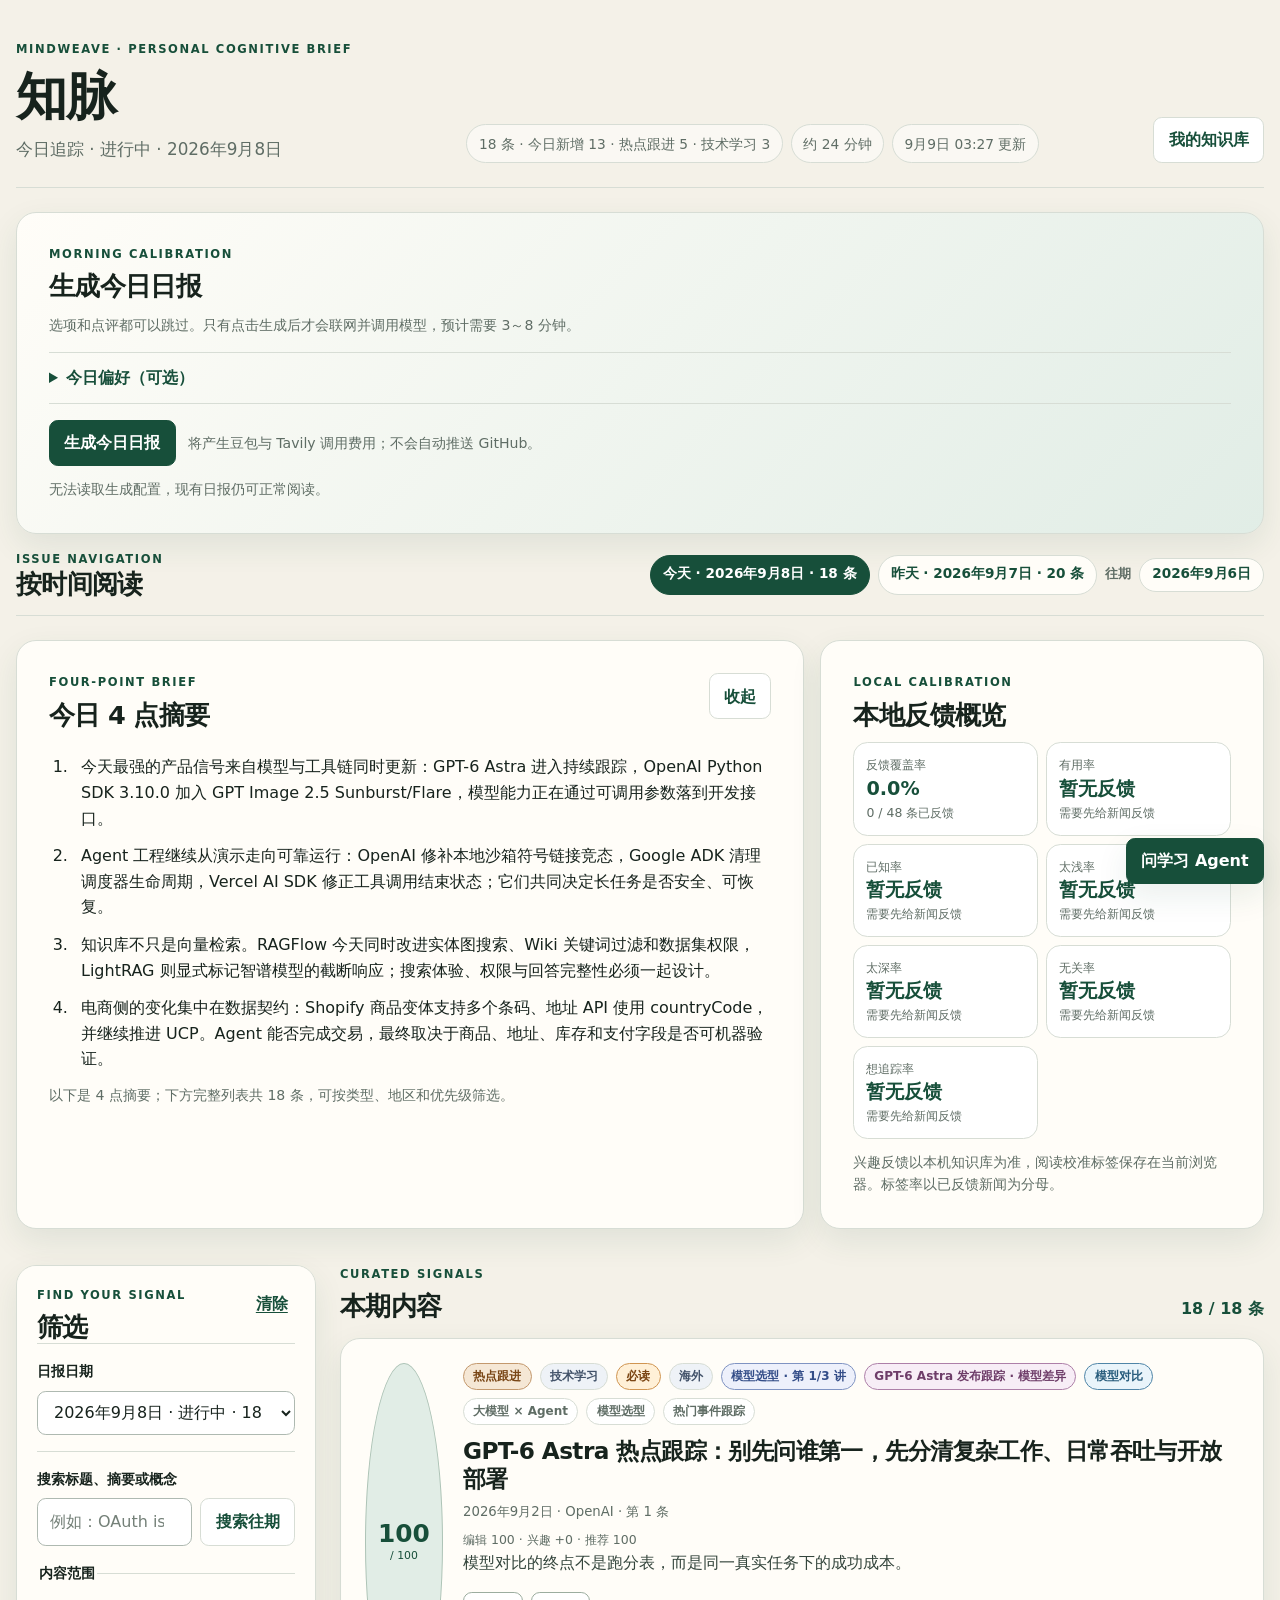
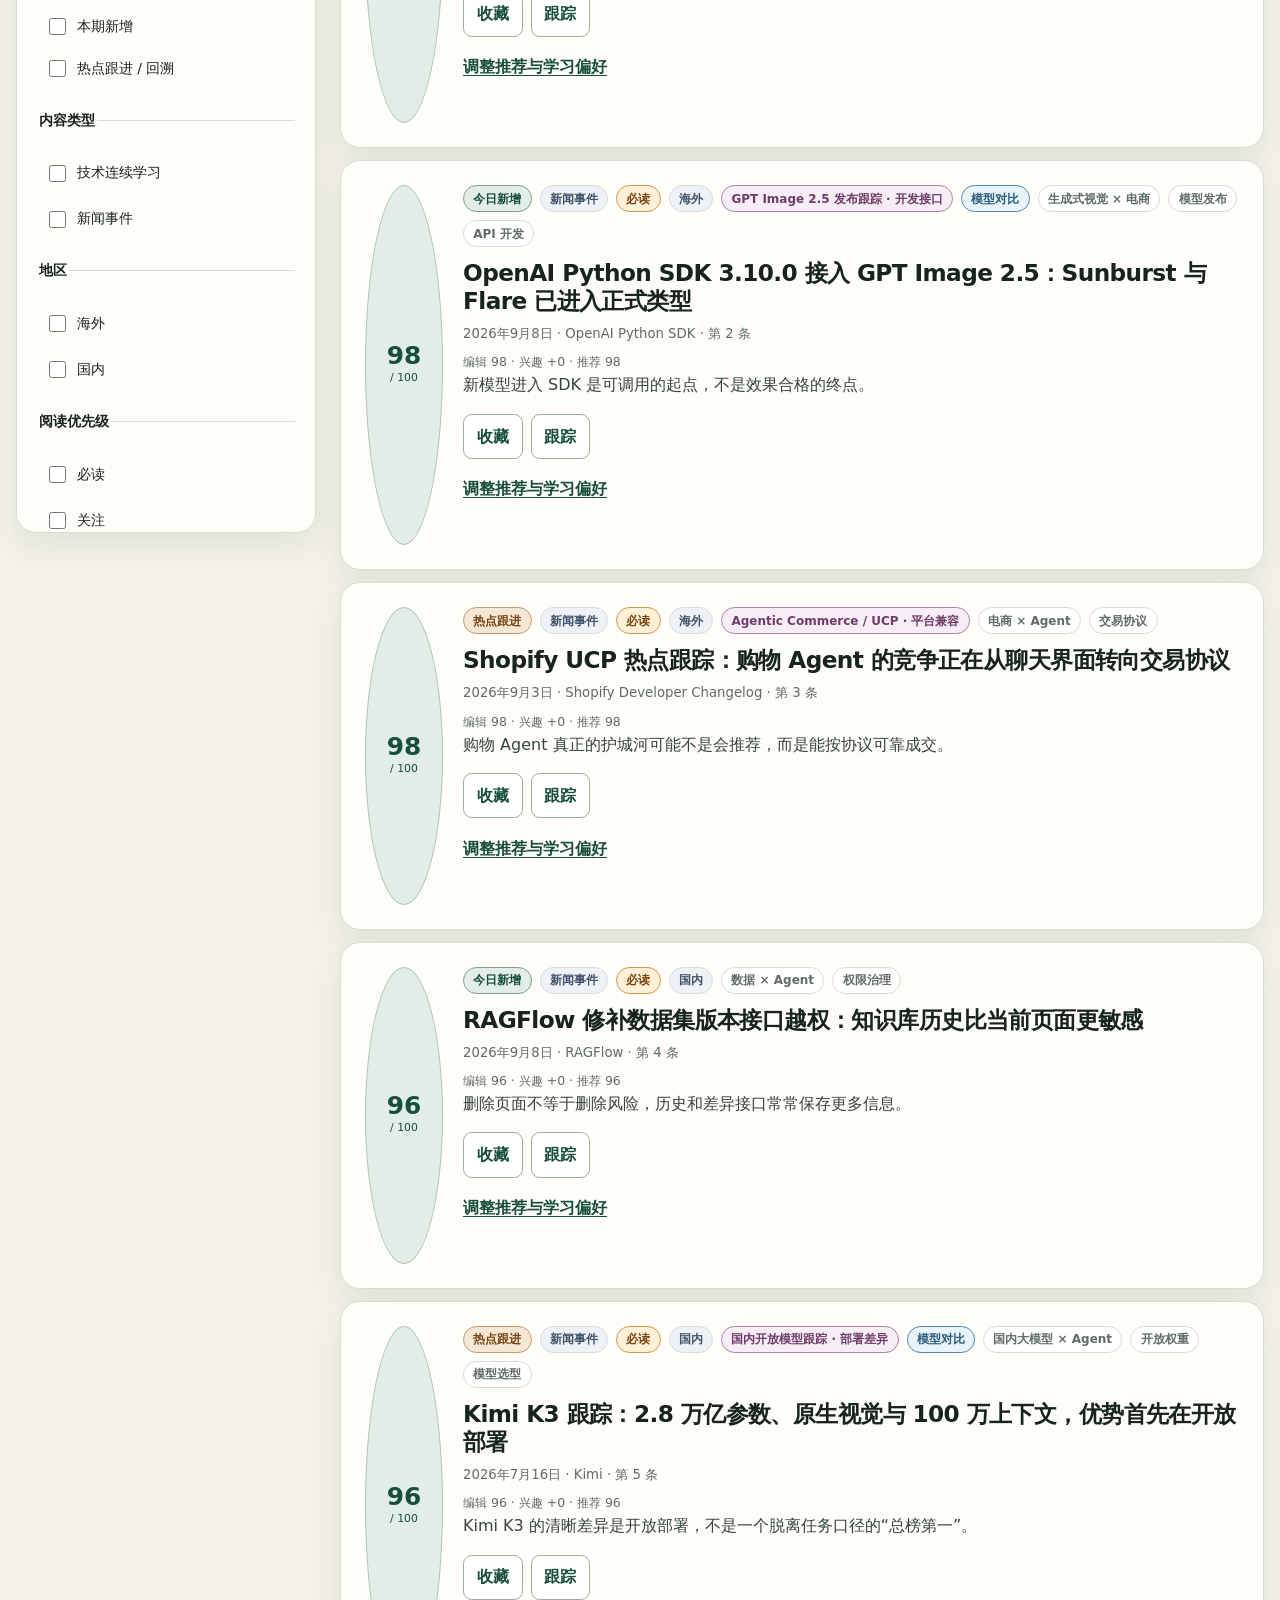
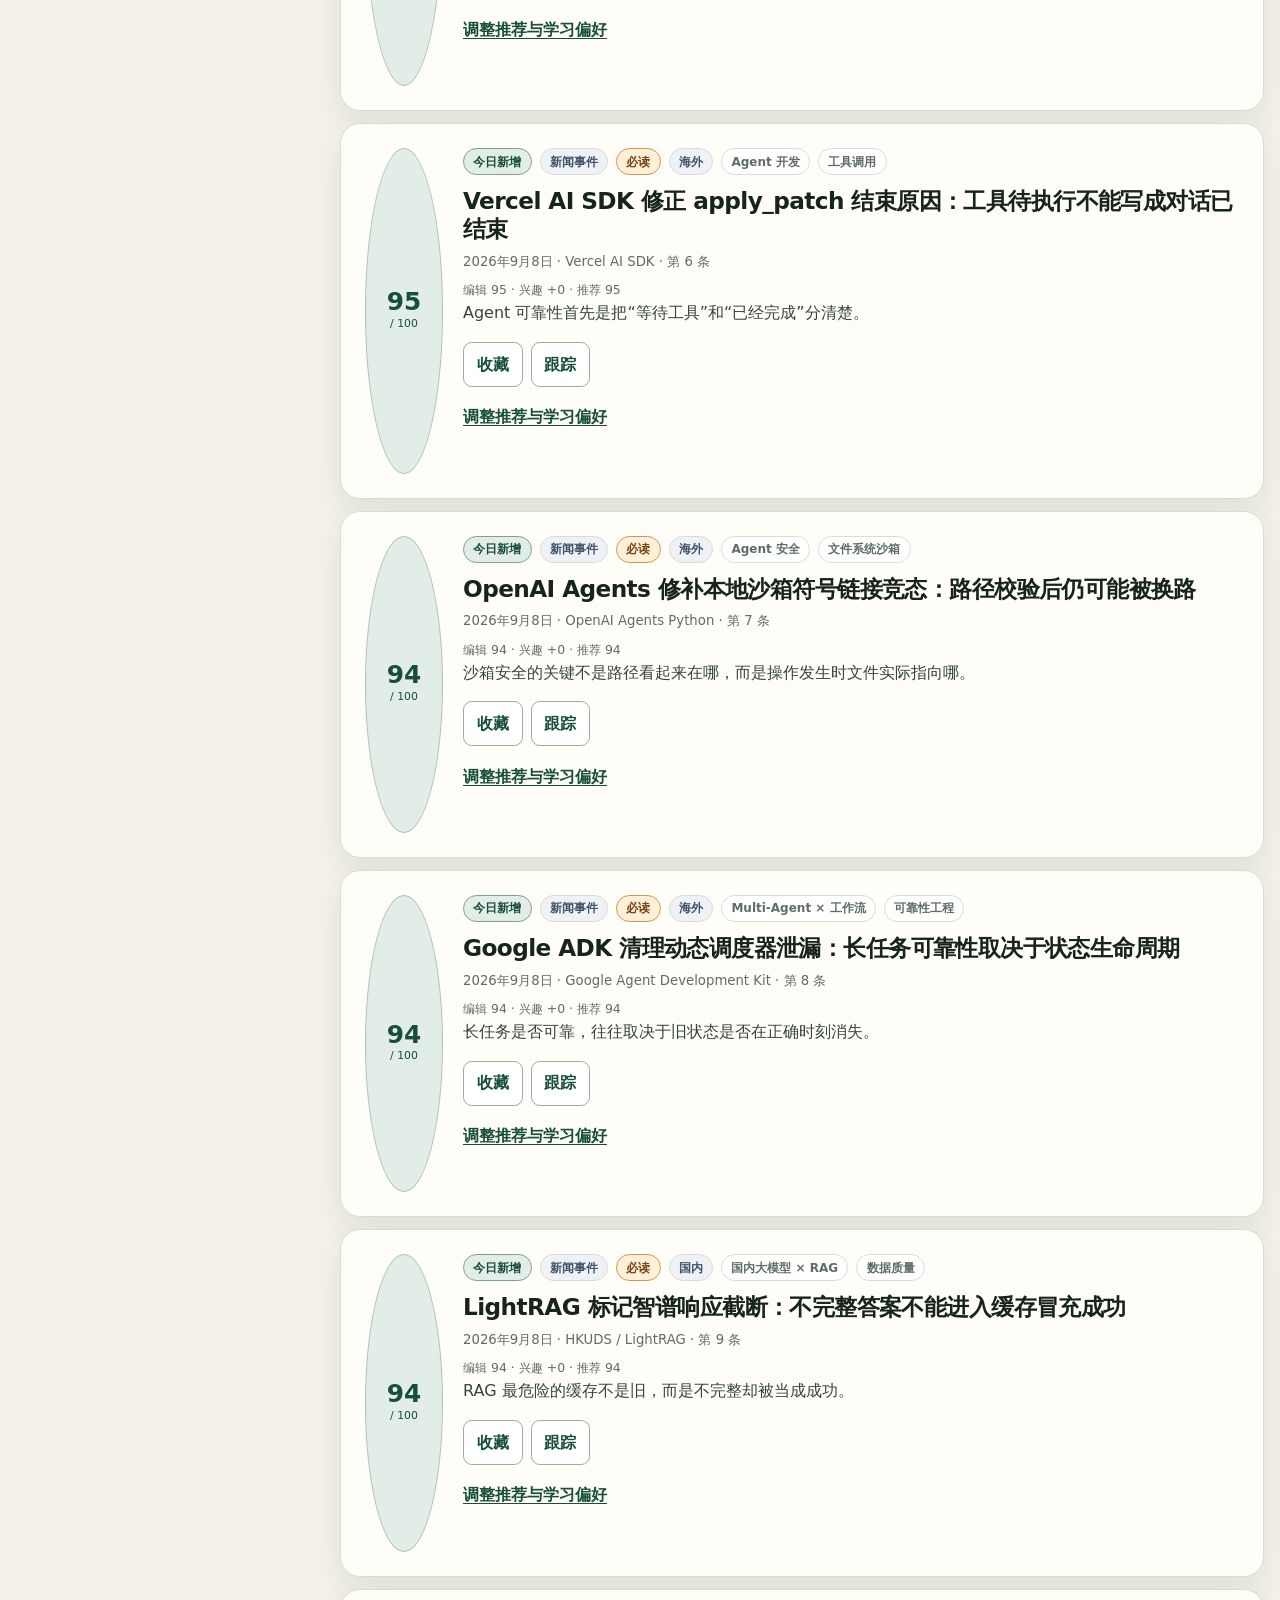
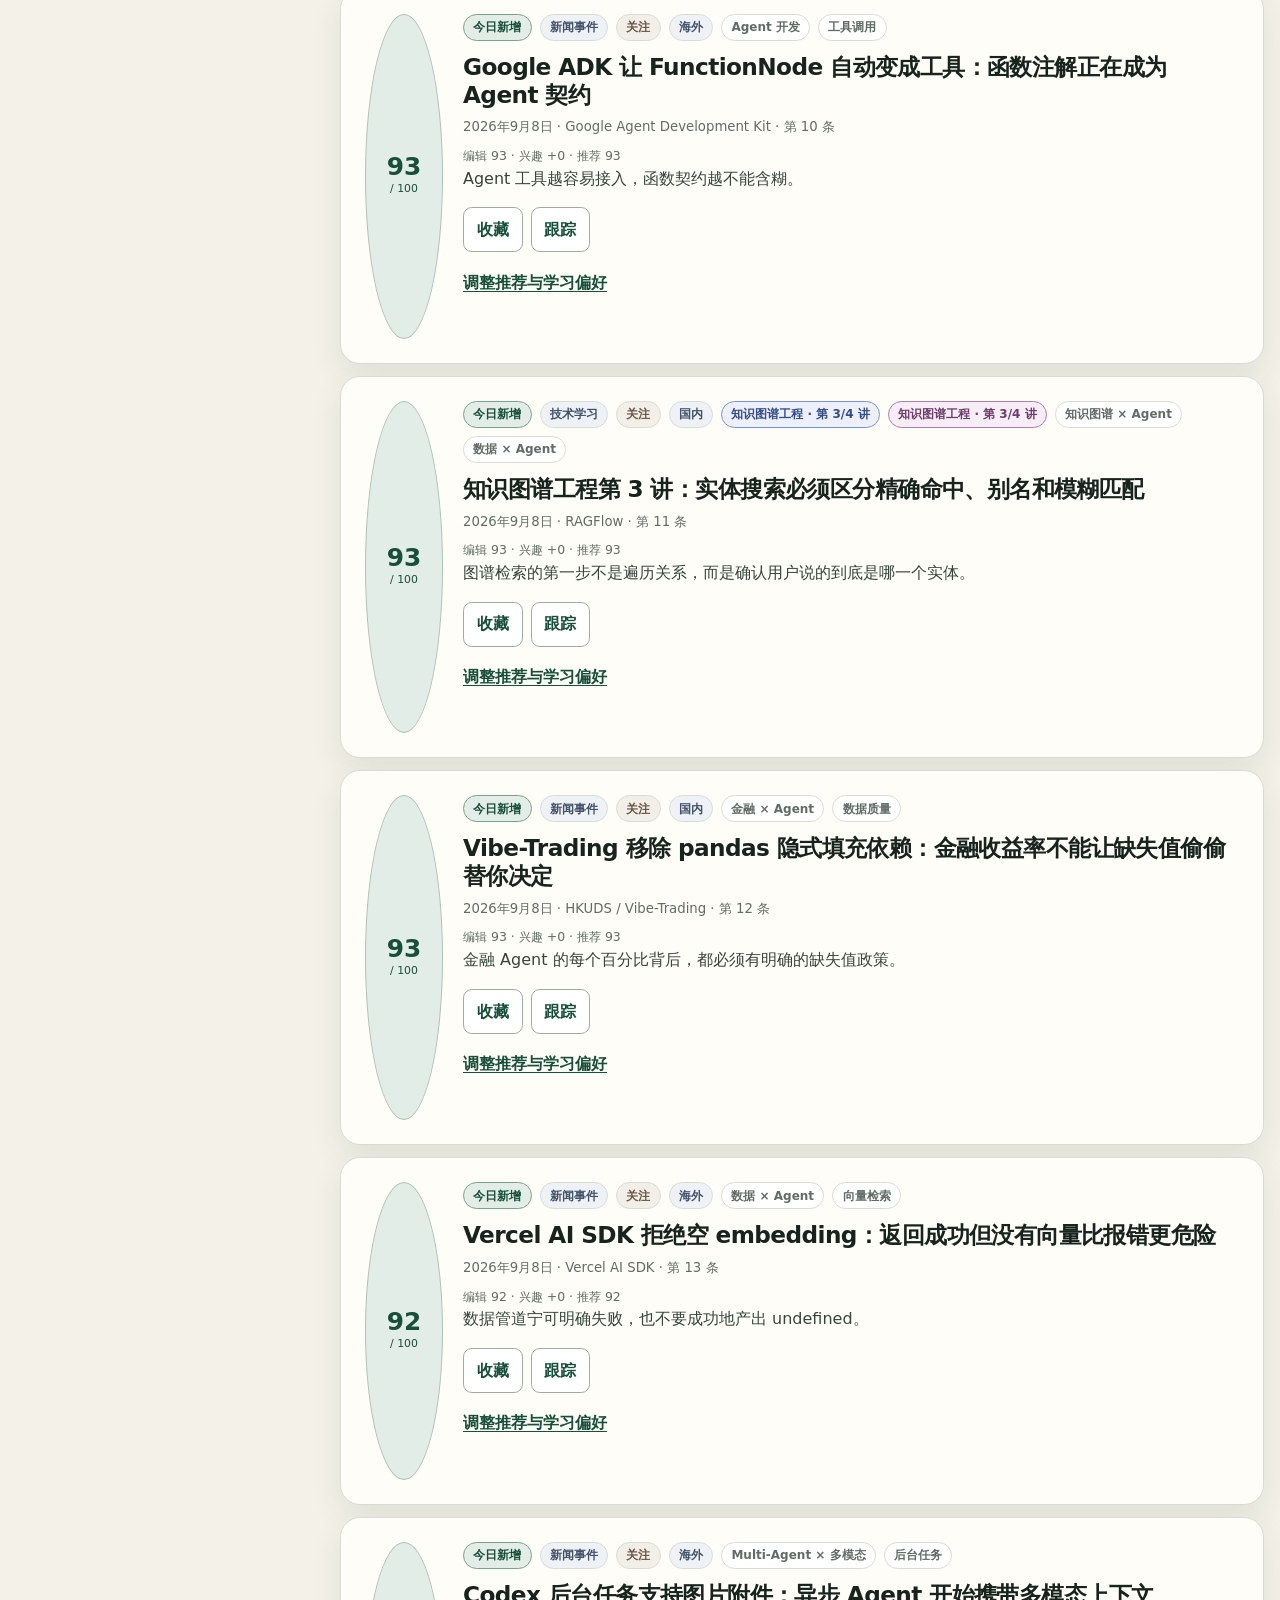
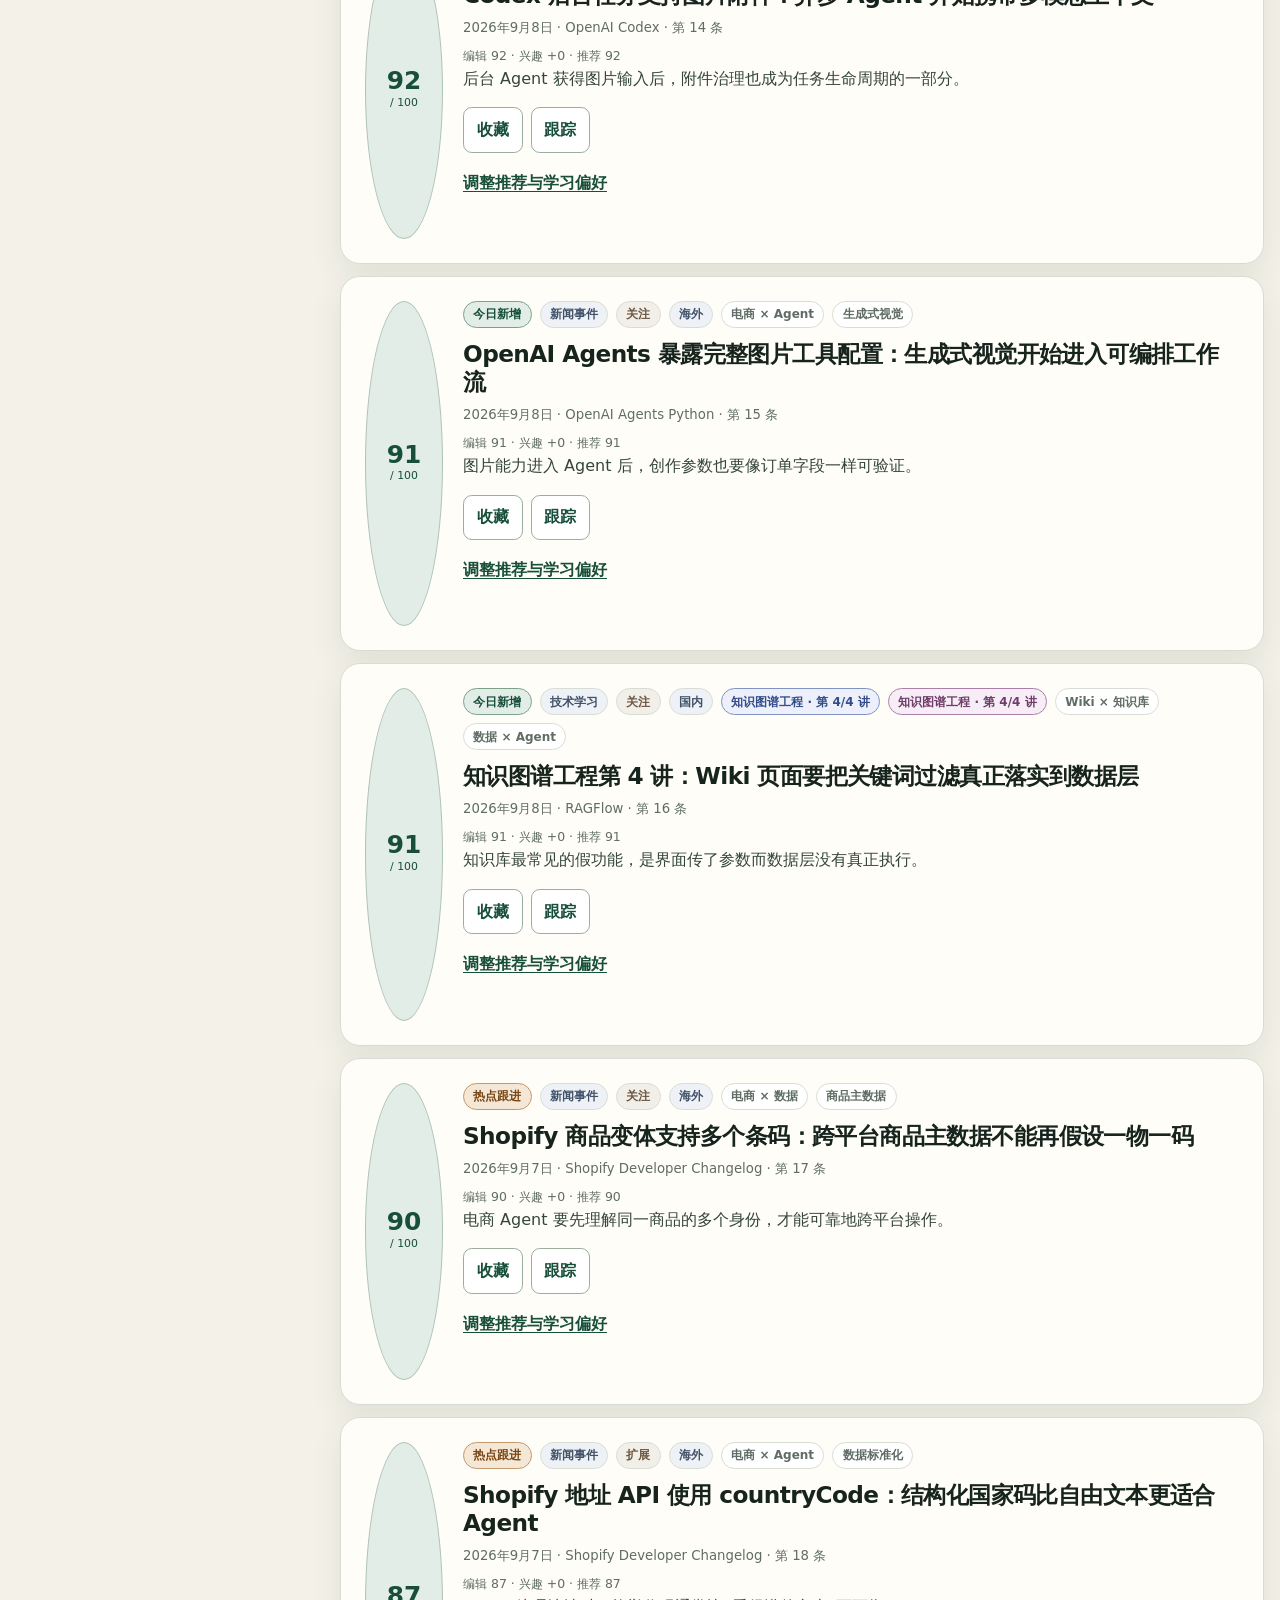
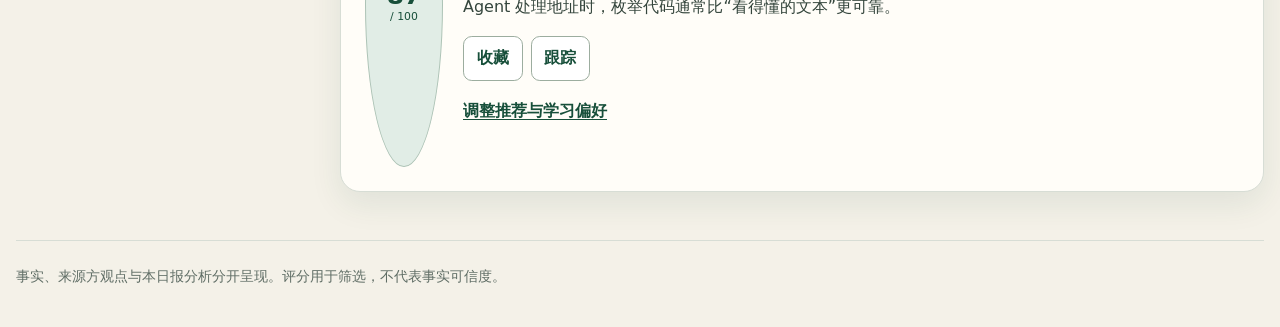
==== commit 1f260868: "feat: add daily generation console" ====
--- a/index.html
+++ b/index.html
@@ -24,6 +24,52 @@
       <a class="knowledge-link" href="knowledge.html">我的知识库</a>
     </header>
 
+    <section id="daily-generation" class="page-shell generation-panel" aria-labelledby="generation-heading">
+      <div class="generation-heading-row">
+        <div>
+          <p class="section-kicker">MORNING CALIBRATION</p>
+          <h2 id="generation-heading">生成今日日报</h2>
+          <p class="panel-note">选项和点评都可以跳过。只有点击生成后才会联网并调用模型，预计需要 3～8 分钟。</p>
+        </div>
+        <div id="generation-version-controls" class="generation-version-controls" hidden>
+          <label for="generation-version">今日版本</label>
+          <select id="generation-version"></select>
+        </div>
+      </div>
+      <form id="generation-form" class="generation-form">
+        <details class="generation-options">
+          <summary>今日偏好（可选）</summary>
+          <div class="generation-options-body">
+            <fieldset>
+              <legend>今天多看</legend>
+              <div id="generation-more-topics" class="generation-topic-grid"></div>
+            </fieldset>
+            <fieldset>
+              <legend>今天少看</legend>
+              <div id="generation-less-topics" class="generation-topic-grid"></div>
+            </fieldset>
+            <div class="generation-text-fields">
+              <label for="generation-temporary-focus">临时关注 <span id="generation-focus-count">0 / 300</span></label>
+              <textarea id="generation-temporary-focus" maxlength="300" rows="2" placeholder="例如：重点关注国内新模型与电商 Agent"></textarea>
+              <label for="generation-yesterday-comment">昨日点评 <span id="generation-comment-count">0 / 1000</span></label>
+              <textarea id="generation-yesterday-comment" maxlength="1000" rows="3" placeholder="例如：模型对比有用，但知识图谱部分太浅"></textarea>
+            </div>
+          </div>
+        </details>
+        <div class="generation-actions">
+          <button id="generation-submit" class="primary-button" type="submit" name="mode" value="full">生成今日日报</button>
+          <button id="generation-supplement" class="quiet-button" type="submit" name="mode" value="supplement" hidden>只补充新内容</button>
+          <span class="panel-note">将产生豆包与 Tavily 调用费用；不会自动推送 GitHub。</span>
+        </div>
+      </form>
+      <div id="generation-progress" class="generation-progress" hidden>
+        <progress id="generation-progress-bar" max="6" value="0">0 / 6</progress>
+        <strong id="generation-stage">等待开始</strong>
+        <span id="generation-counts"></span>
+      </div>
+      <p id="generation-status" class="generation-status" role="status" aria-live="polite" aria-atomic="true">正在检查生成配置…</p>
+    </section>
+
     <nav class="page-shell issue-switcher" aria-label="日报时间导航">
       <div>
         <p class="section-kicker">ISSUE NAVIGATION</p>
--- a/assets/styles.css
+++ b/assets/styles.css
@@ -356,6 +356,167 @@
   font-size: 0.86rem;
 }
 
+.generation-panel {
+  margin-top: var(--space-6);
+  padding: clamp(1.25rem, 3vw, 2rem);
+  border: 1px solid var(--line);
+  border-radius: var(--radius-lg);
+  background: linear-gradient(135deg, var(--surface), var(--brand-soft));
+  box-shadow: var(--shadow);
+}
+
+.generation-heading-row,
+.generation-actions,
+.generation-progress,
+.generation-version-controls {
+  display: flex;
+  align-items: center;
+  justify-content: space-between;
+  gap: var(--space-3);
+}
+
+.generation-heading-row h2 {
+  margin-bottom: var(--space-2);
+}
+
+.generation-version-controls {
+  flex: 0 0 auto;
+  justify-content: flex-end;
+}
+
+.generation-version-controls label,
+.generation-form legend,
+.generation-text-fields label {
+  font-size: 0.88rem;
+  font-weight: 750;
+}
+
+.generation-version-controls select,
+.generation-text-fields textarea {
+  padding: 0.6rem 0.72rem;
+  border: 1px solid #aeb9b1;
+  border-radius: var(--radius-sm);
+  background: white;
+  color: inherit;
+  font: inherit;
+}
+
+.generation-form {
+  margin-top: var(--space-4);
+}
+
+.generation-options {
+  border-top: 1px solid var(--line);
+  border-bottom: 1px solid var(--line);
+}
+
+.generation-options summary {
+  padding: var(--space-3) 0;
+  color: var(--brand);
+  cursor: pointer;
+  font-weight: 750;
+}
+
+.generation-options-body {
+  display: grid;
+  grid-template-columns: repeat(2, minmax(0, 1fr));
+  gap: var(--space-4);
+  padding-bottom: var(--space-4);
+}
+
+.generation-form fieldset {
+  min-width: 0;
+  margin: 0;
+  padding: var(--space-4);
+  border: 1px solid var(--line);
+  border-radius: var(--radius-md);
+  background: rgb(255 255 255 / 58%);
+}
+
+.generation-topic-grid {
+  display: grid;
+  grid-template-columns: repeat(2, minmax(0, 1fr));
+  gap: var(--space-1);
+  margin-top: var(--space-2);
+}
+
+.generation-topic {
+  display: flex;
+  align-items: start;
+  gap: var(--space-2);
+  padding: 0.4rem;
+  border-radius: var(--radius-sm);
+  font-size: 0.86rem;
+}
+
+.generation-topic:hover {
+  background: var(--brand-soft);
+}
+
+.generation-topic input {
+  margin-top: 0.3rem;
+  accent-color: var(--brand);
+}
+
+.generation-text-fields {
+  display: grid;
+  grid-column: 1 / -1;
+  gap: var(--space-2);
+}
+
+.generation-text-fields label {
+  display: flex;
+  justify-content: space-between;
+}
+
+.generation-text-fields label span {
+  color: var(--muted);
+  font-weight: 500;
+}
+
+.generation-text-fields textarea {
+  width: 100%;
+  resize: vertical;
+}
+
+.generation-actions,
+.generation-progress,
+.generation-status {
+  grid-column: 1 / -1;
+}
+
+.generation-actions {
+  justify-content: flex-start;
+  flex-wrap: wrap;
+  margin-top: var(--space-4);
+}
+
+.generation-actions .panel-note,
+.generation-status {
+  margin: 0;
+}
+
+.generation-progress {
+  justify-content: flex-start;
+  flex-wrap: wrap;
+  margin-top: var(--space-4);
+}
+
+.generation-progress progress {
+  width: min(20rem, 100%);
+  accent-color: var(--brand);
+}
+
+.generation-progress span,
+.generation-status {
+  color: var(--muted);
+  font-size: 0.9rem;
+}
+
+.generation-status {
+  margin-top: var(--space-3);
+}
+
 .issue-switcher {
   display: flex;
   align-items: center;
@@ -1471,6 +1632,25 @@
     display: inline-flex;
     align-items: center;
     min-height: 44px;
+  }
+}
+
+@media (max-width: 899px) {
+  .generation-heading-row,
+  .generation-options-body {
+    display: grid;
+    grid-template-columns: 1fr;
+  }
+
+  .generation-version-controls {
+    justify-content: flex-start;
+  }
+
+  .generation-text-fields,
+  .generation-actions,
+  .generation-progress,
+  .generation-status {
+    grid-column: 1;
   }
 }
 
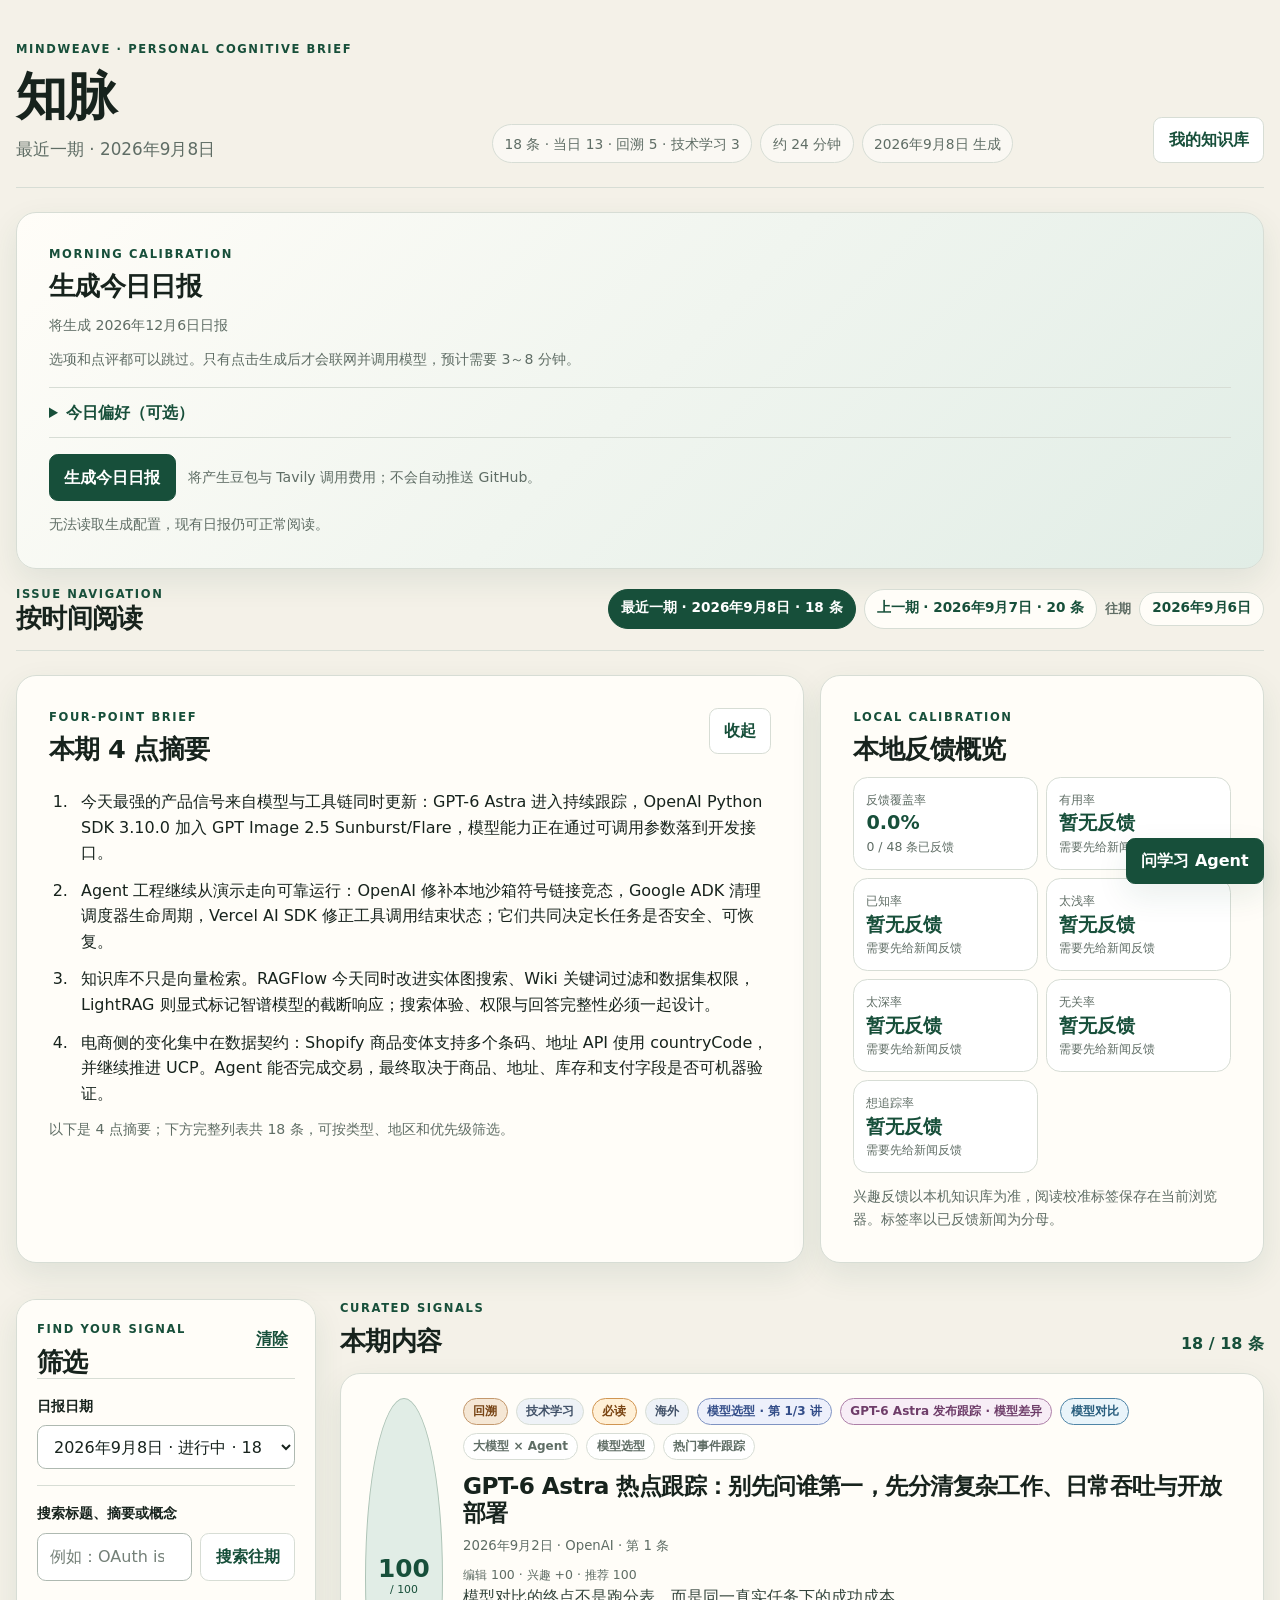
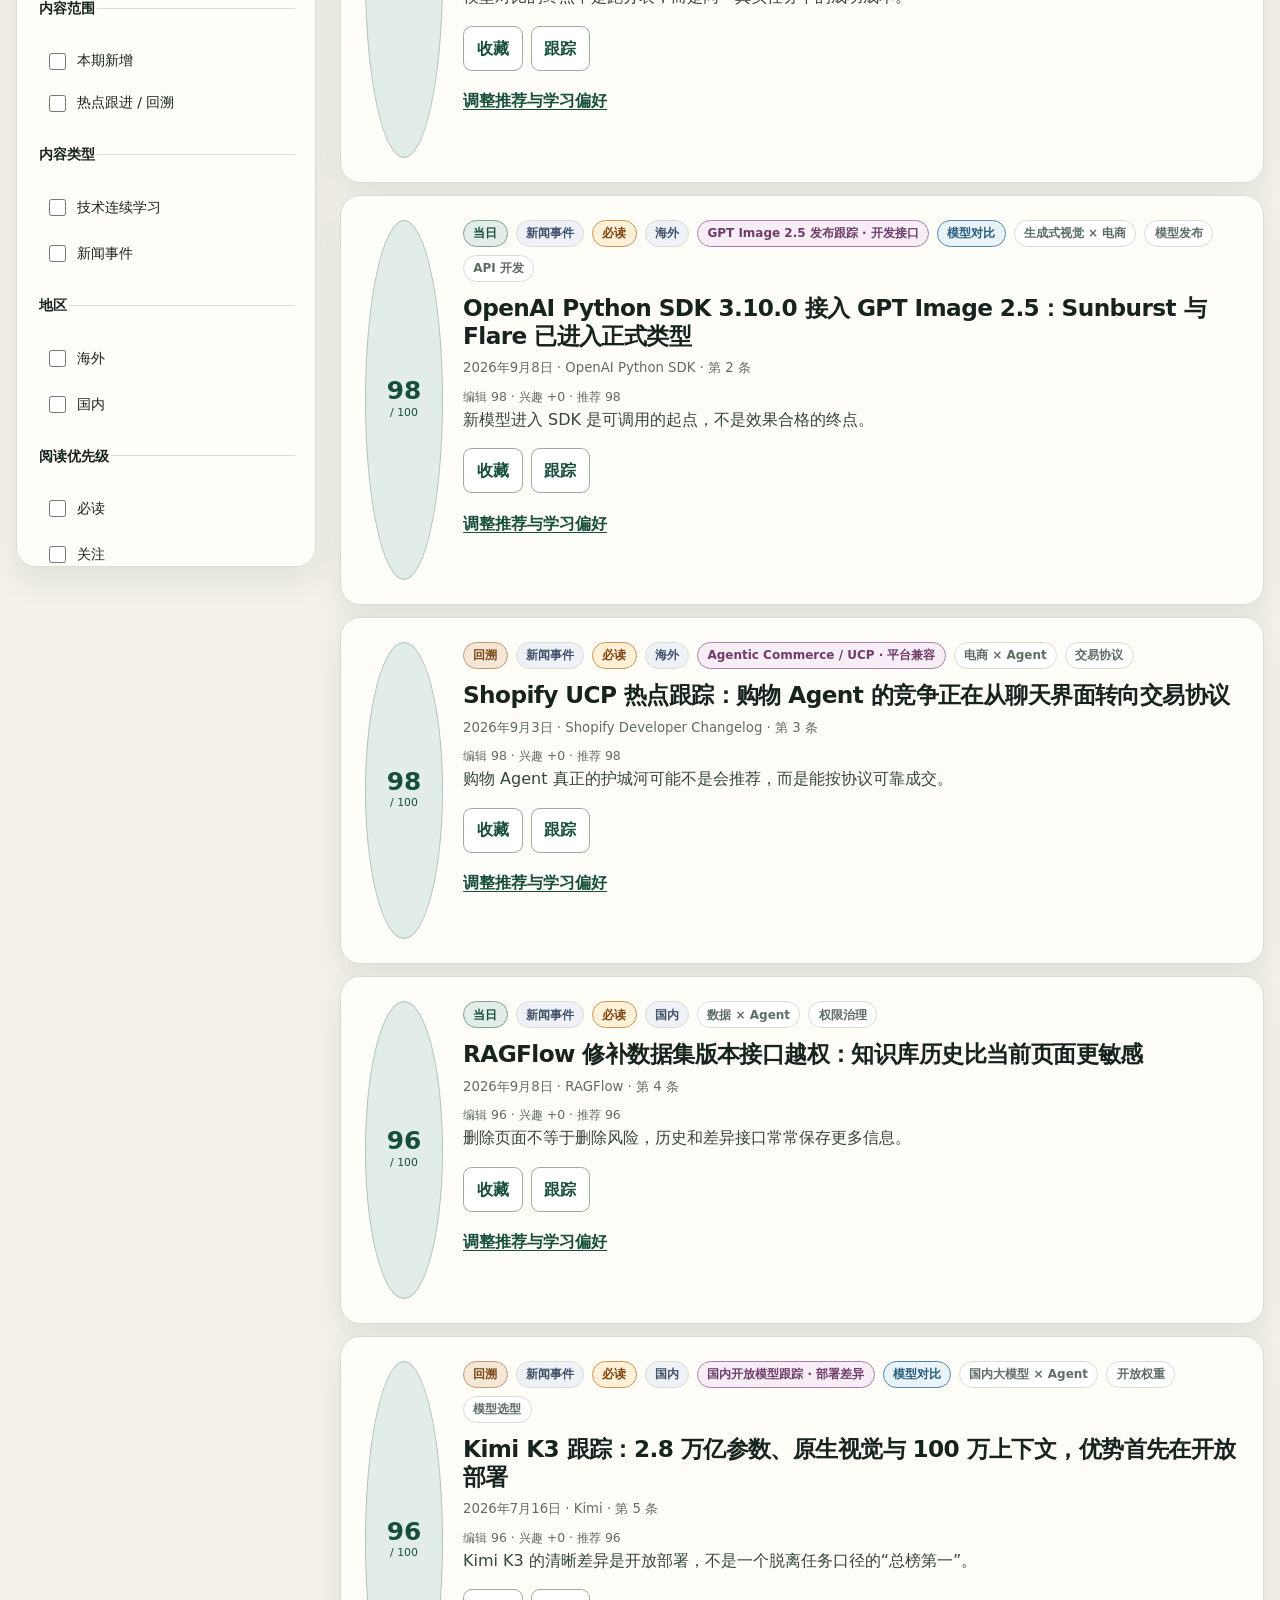
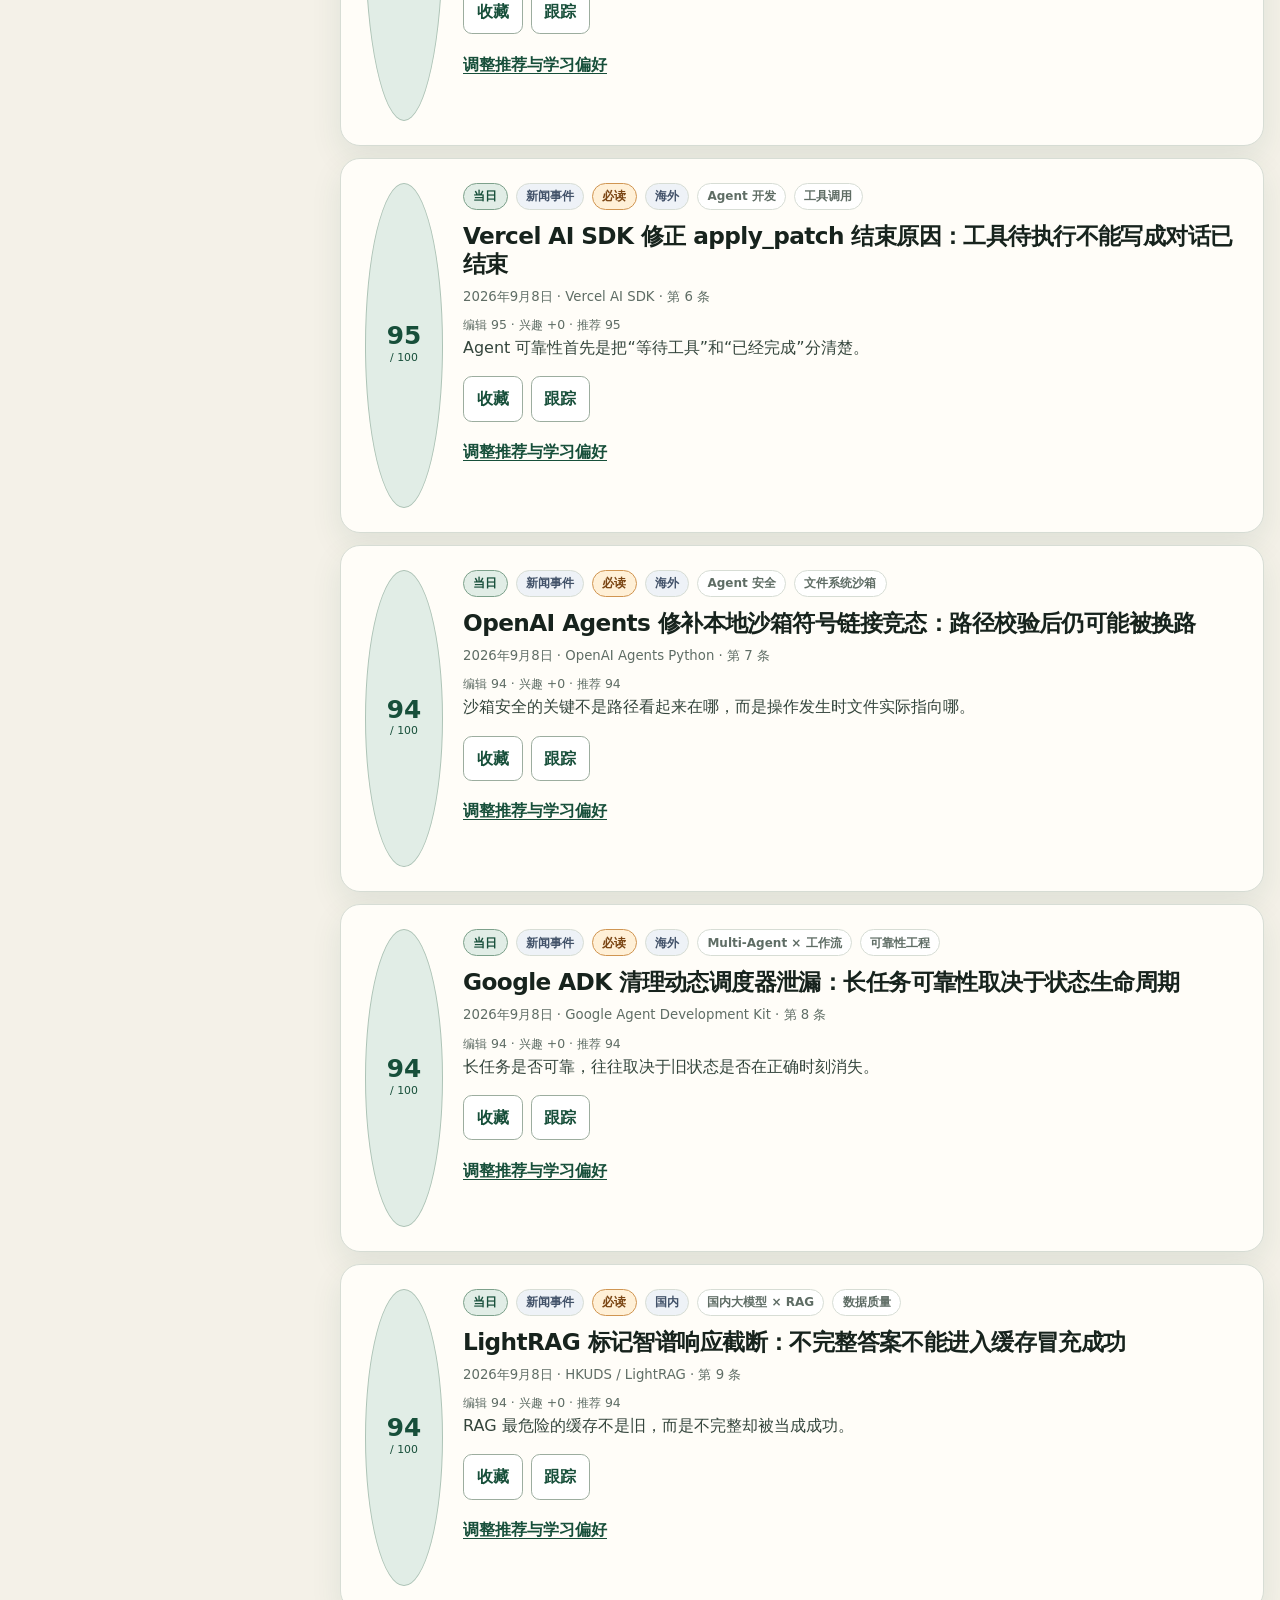
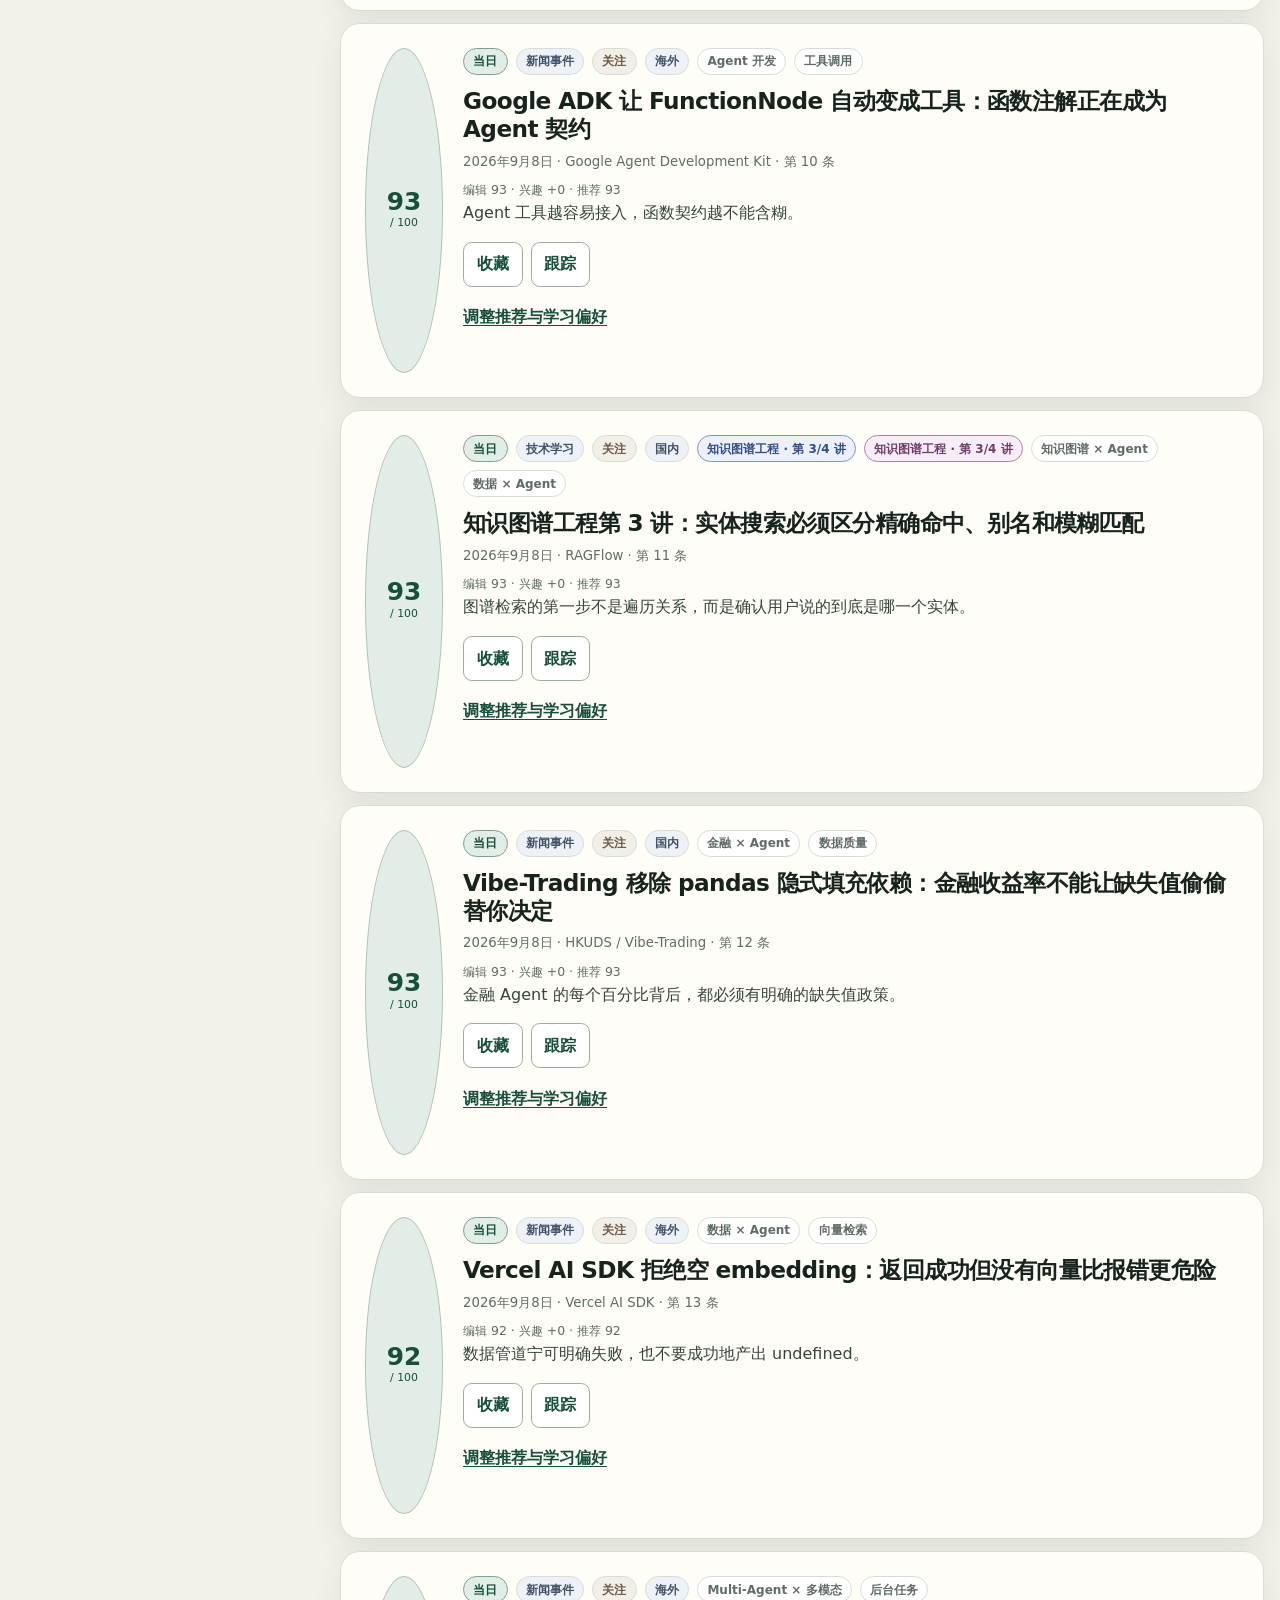
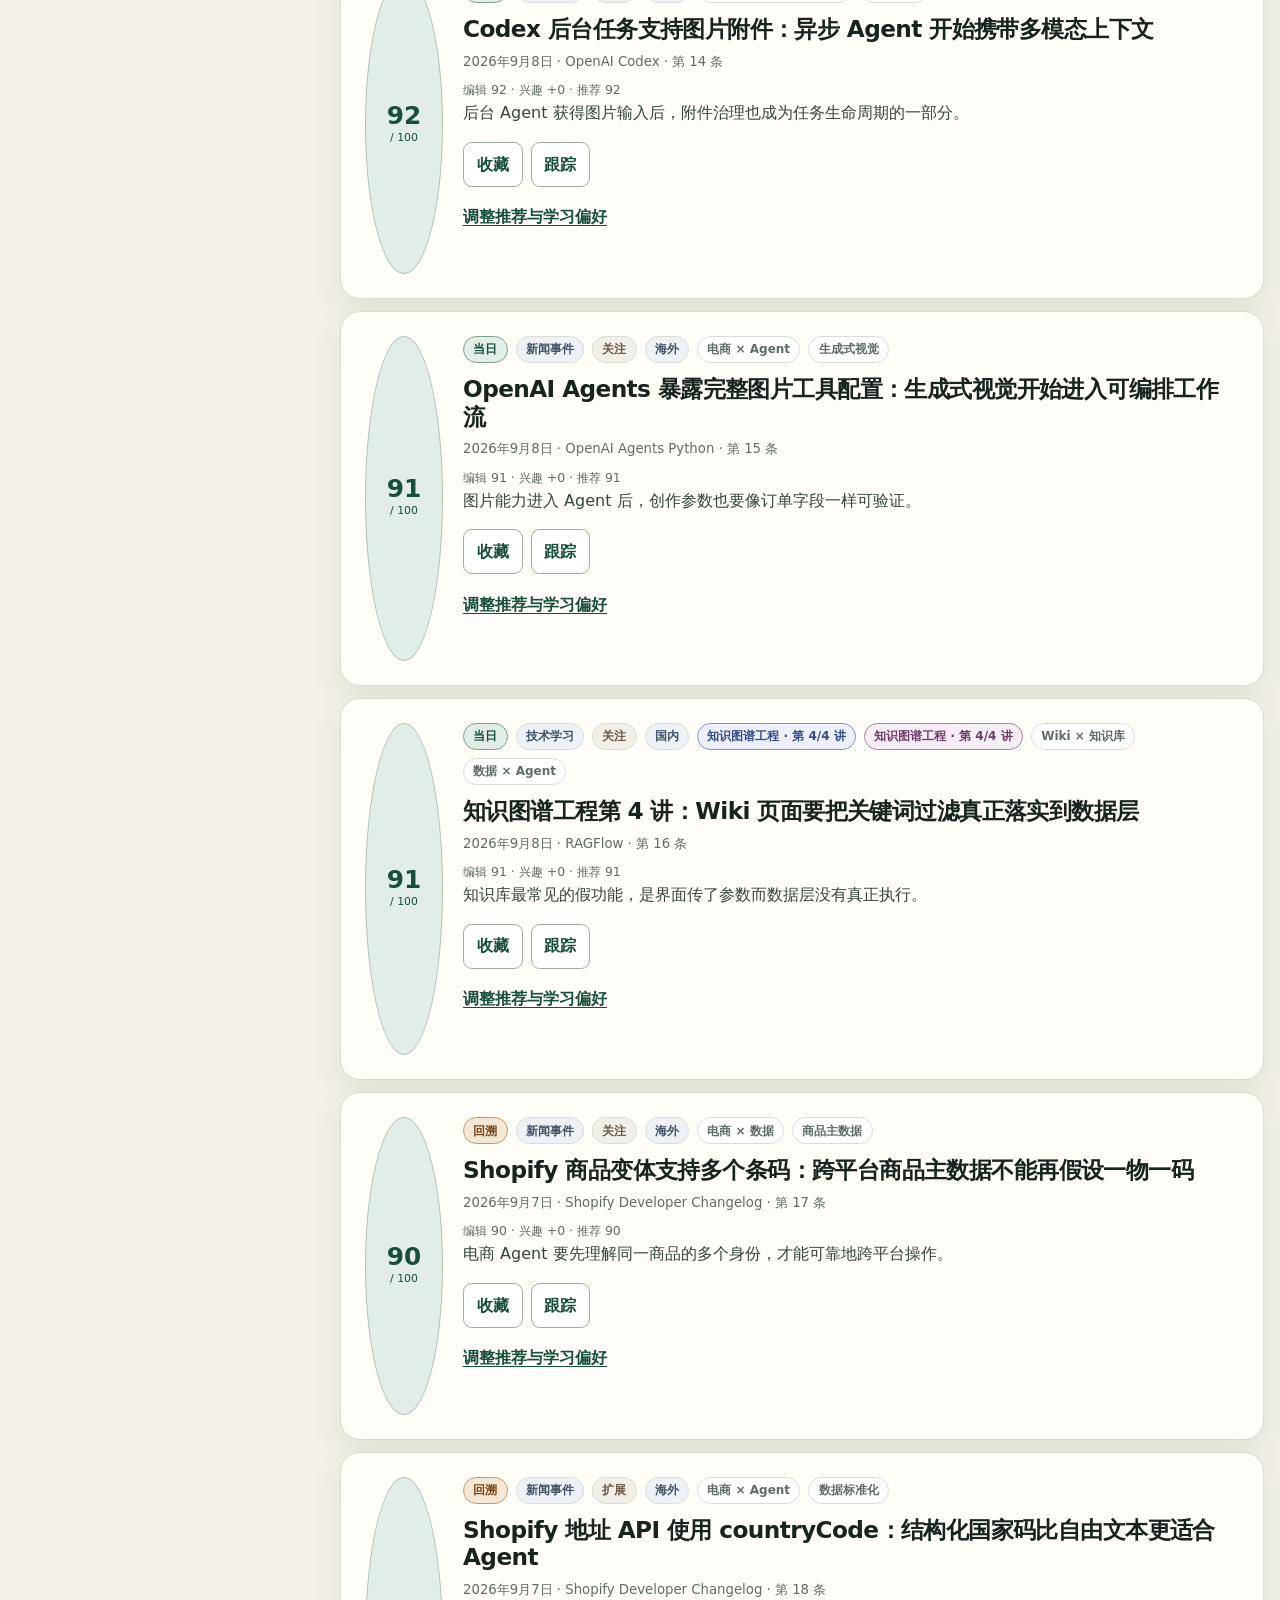
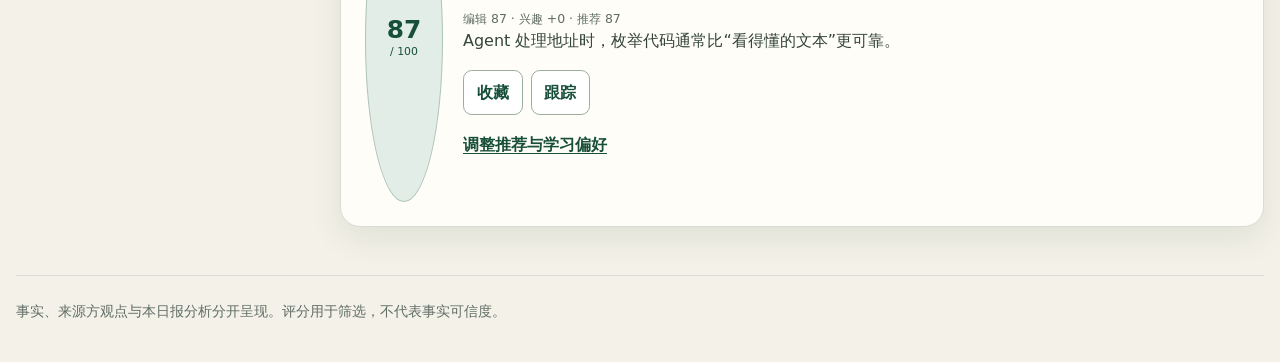
==== commit 097875ef: "feat: catch up missed daily brief coverage" ====
--- a/index.html
+++ b/index.html
@@ -29,6 +29,7 @@
         <div>
           <p class="section-kicker">MORNING CALIBRATION</p>
           <h2 id="generation-heading">生成今日日报</h2>
+          <p id="generation-target-date" class="panel-note"></p>
           <p class="panel-note">选项和点评都可以跳过。只有点击生成后才会联网并调用模型，预计需要 3～8 分钟。</p>
         </div>
         <div id="generation-version-controls" class="generation-version-controls" hidden>
